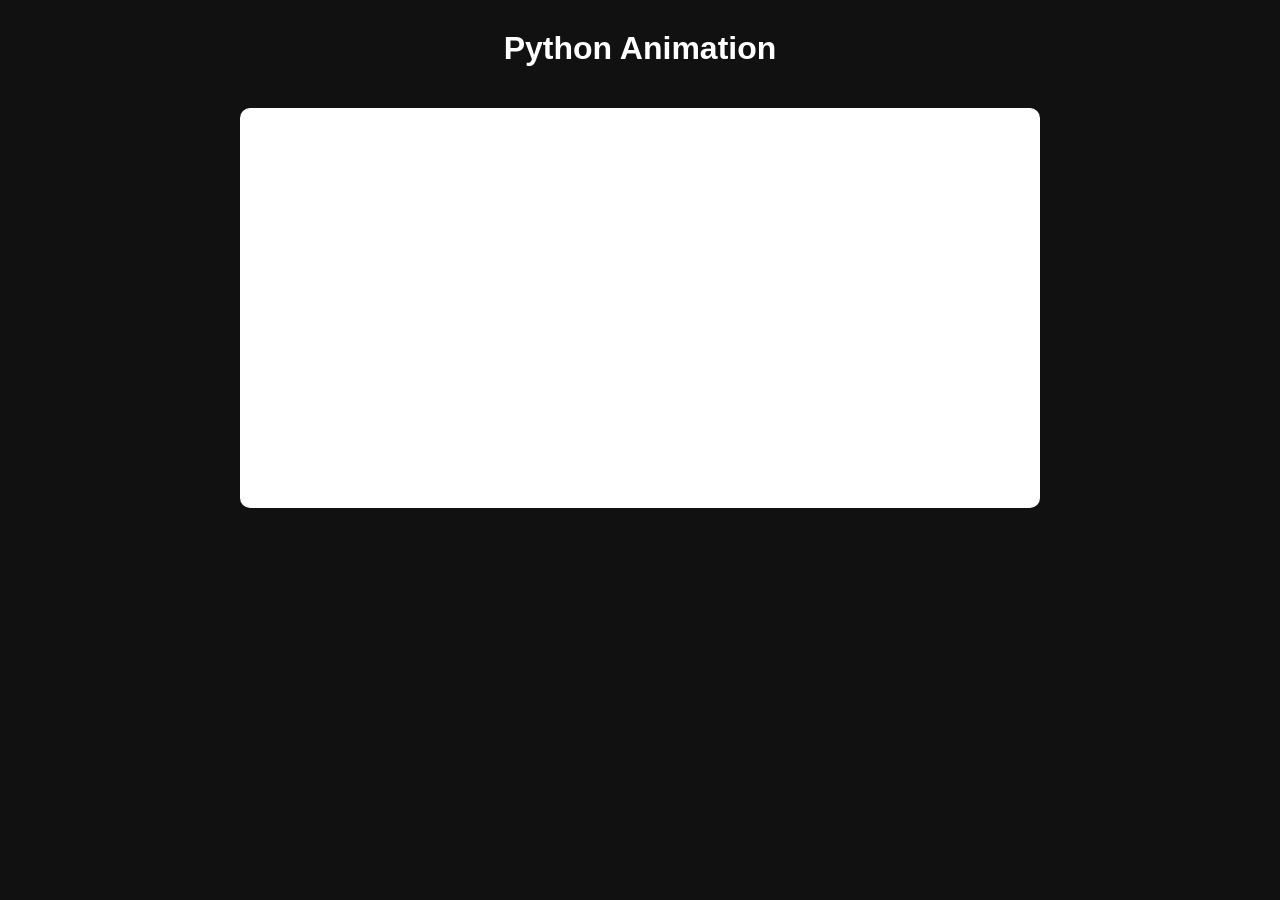
==== index.html @ 11fde89e "Add initial HTML structure for Python Animation" ====
<!DOCTYPE html>
<html lang="en">

<head>
    <meta charset="UTF-8">

    <title>Python Animation</title>

    <link
        rel="stylesheet"
        href="https://pyscript.net/releases/2026.7.3/core.css"
    >

    <script
        type="module"
        src="https://pyscript.net/releases/2026.7.3/core.js">
    </script>

    <style>
        body {
            margin: 0;
            background: #111;
            color: white;
            font-family: Arial, sans-serif;
            text-align: center;
        }

        h1 {
            margin-top: 30px;
        }

        canvas {
            margin-top: 20px;
            background: white;
            border-radius: 10px;
        }
    </style>
</head>

<body>

    <h1>Python Animation</h1>

    <canvas
        id="canvas"
        width="800"
        height="400">
    </canvas>

    <script
        type="py"
        src="./main.py">
    </script>

</body>

</html>
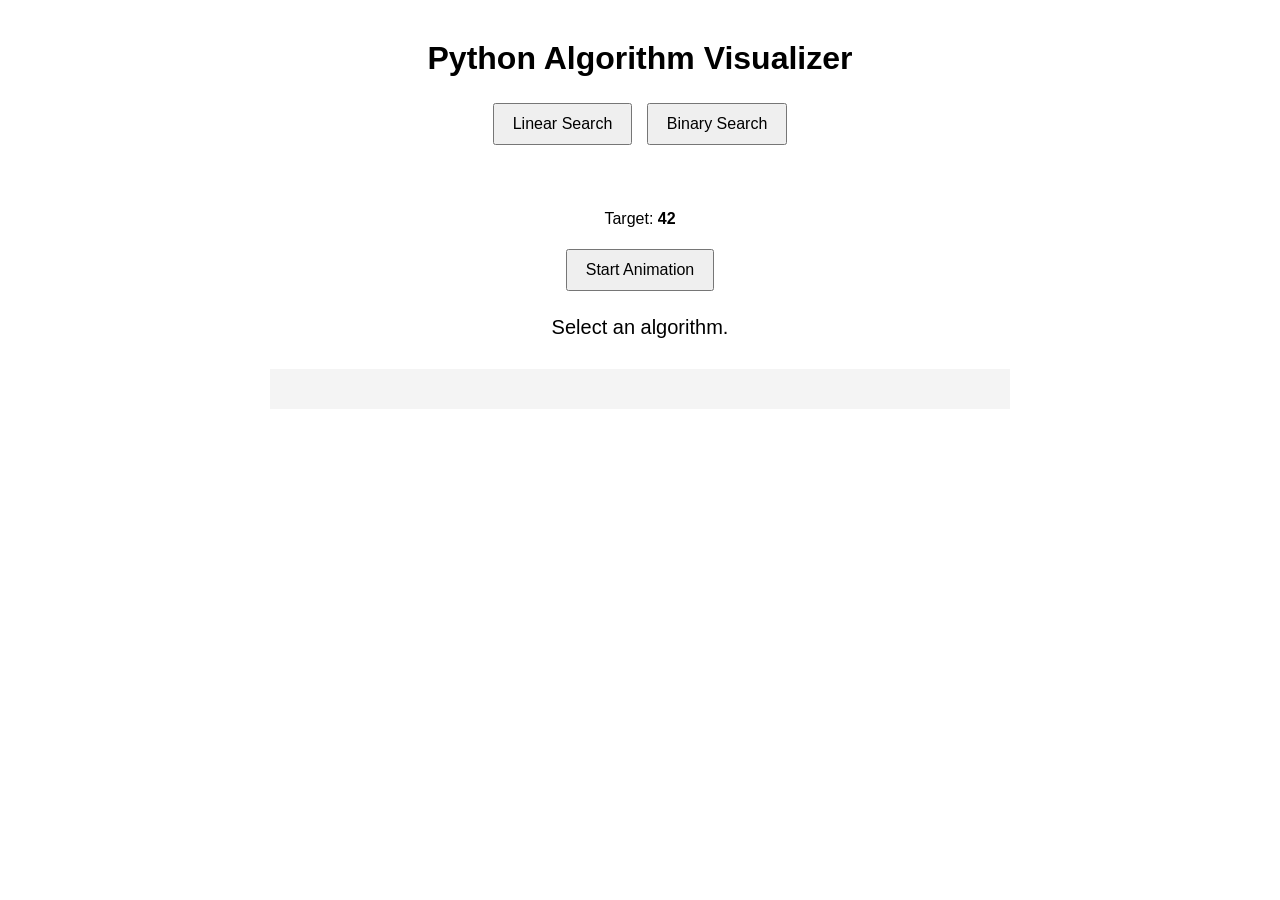
==== commit 873ec866: "Add search algorithm visualization" ====
--- a/index.html
+++ b/index.html
@@ -4,7 +4,7 @@
 <head>
     <meta charset="UTF-8">
 
-    <title>Python Animation</title>
+    <title>Python Algorithm Visualizer</title>
 
     <link
         rel="stylesheet"
@@ -18,34 +18,80 @@
 
     <style>
         body {
-            margin: 0;
-            background: #111;
-            color: white;
             font-family: Arial, sans-serif;
             text-align: center;
+            margin: 40px;
         }
 
-        h1 {
-            margin-top: 30px;
+        button {
+            padding: 10px 18px;
+            margin: 5px;
+            cursor: pointer;
+            font-size: 16px;
         }
 
-        canvas {
-            margin-top: 20px;
-            background: white;
-            border-radius: 10px;
+        #array {
+            display: flex;
+            justify-content: center;
+            gap: 8px;
+            margin: 30px;
+        }
+
+        .box {
+            width: 55px;
+            height: 55px;
+            border: 2px solid black;
+            display: flex;
+            align-items: center;
+            justify-content: center;
+            font-size: 20px;
+        }
+
+        #status {
+            font-size: 20px;
+            margin: 20px;
+        }
+
+        #code {
+            width: 700px;
+            margin: 30px auto;
+            padding: 20px;
+            background: #f4f4f4;
+            text-align: left;
+            white-space: pre;
+            font-family: monospace;
         }
     </style>
 </head>
 
 <body>
 
-    <h1>Python Animation</h1>
+    <h1>Python Algorithm Visualizer</h1>
 
-    <canvas
-        id="canvas"
-        width="800"
-        height="400">
-    </canvas>
+    <button id="linear-button">
+        Linear Search
+    </button>
+
+    <button id="binary-button">
+        Binary Search
+    </button>
+
+    <div id="array"></div>
+
+    <p>
+        Target:
+        <strong id="target">42</strong>
+    </p>
+
+    <button id="start-button">
+        Start Animation
+    </button>
+
+    <div id="status">
+        Select an algorithm.
+    </div>
+
+    <div id="code"></div>
 
     <script
         type="py"
@@ -54,4 +100,4 @@
 
 </body>
 
-</html>
+</html>
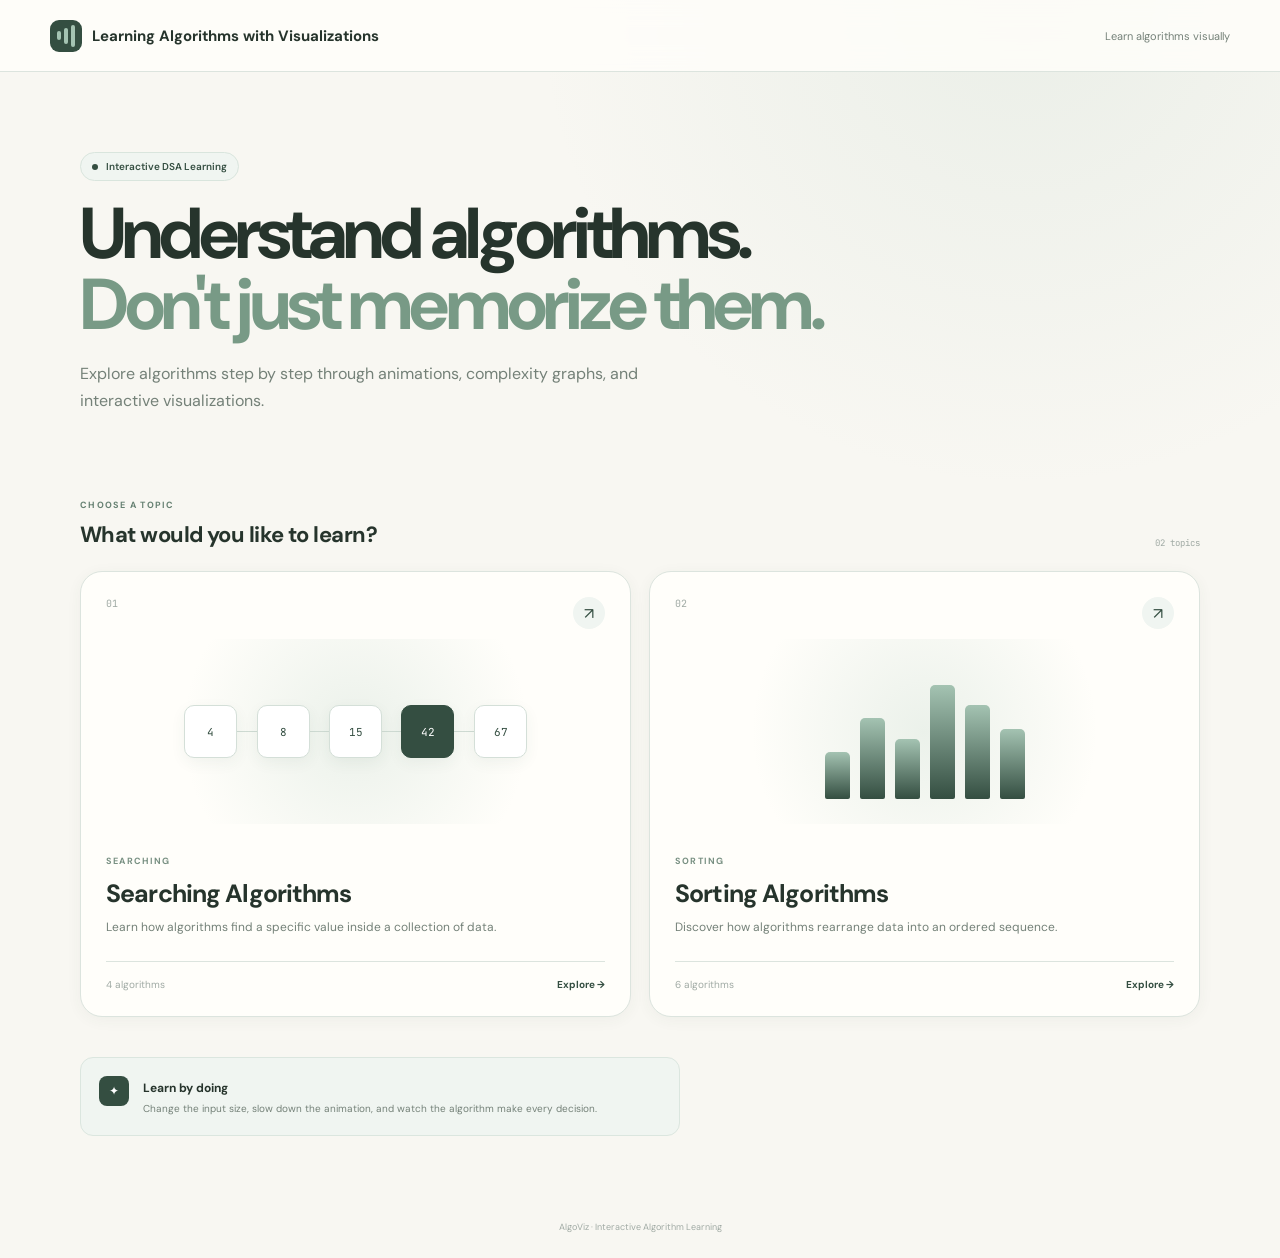
==== commit 125d779d: "Add search algorithm visualization" ====
--- a/index.html
+++ b/index.html
@@ -1,103 +1,253 @@
 <!DOCTYPE html>
 <html lang="en">
-
 <head>
     <meta charset="UTF-8">
-
-    <title>Python Algorithm Visualizer</title>
+    <meta name="viewport" content="width=device-width, initial-scale=1.0">
+
+    <title>Learning Algorithms with Visualizations</title>
+
+    <link rel="stylesheet" href="./style.css">
 
     <link
+        rel="preconnect"
+        href="https://fonts.googleapis.com"
+    >
+
+    <link
+        rel="preconnect"
+        href="https://fonts.gstatic.com"
+        crossorigin
+    >
+
+    <link
+        href="https://fonts.googleapis.com/css2?family=DM+Sans:wght@400;500;600;700&family=JetBrains+Mono:wght@400;500&display=swap"
         rel="stylesheet"
-        href="https://pyscript.net/releases/2026.7.3/core.css"
     >
-
-    <script
-        type="module"
-        src="https://pyscript.net/releases/2026.7.3/core.js">
-    </script>
-
-    <style>
-        body {
-            font-family: Arial, sans-serif;
-            text-align: center;
-            margin: 40px;
-        }
-
-        button {
-            padding: 10px 18px;
-            margin: 5px;
-            cursor: pointer;
-            font-size: 16px;
-        }
-
-        #array {
-            display: flex;
-            justify-content: center;
-            gap: 8px;
-            margin: 30px;
-        }
-
-        .box {
-            width: 55px;
-            height: 55px;
-            border: 2px solid black;
-            display: flex;
-            align-items: center;
-            justify-content: center;
-            font-size: 20px;
-        }
-
-        #status {
-            font-size: 20px;
-            margin: 20px;
-        }
-
-        #code {
-            width: 700px;
-            margin: 30px auto;
-            padding: 20px;
-            background: #f4f4f4;
-            text-align: left;
-            white-space: pre;
-            font-family: monospace;
-        }
-    </style>
 </head>
 
 <body>
 
-    <h1>Python Algorithm Visualizer</h1>
-
-    <button id="linear-button">
-        Linear Search
-    </button>
-
-    <button id="binary-button">
-        Binary Search
-    </button>
-
-    <div id="array"></div>
-
-    <p>
-        Target:
-        <strong id="target">42</strong>
-    </p>
-
-    <button id="start-button">
-        Start Animation
-    </button>
-
-    <div id="status">
-        Select an algorithm.
-    </div>
-
-    <div id="code"></div>
-
-    <script
-        type="py"
-        src="./main.py">
-    </script>
+    <nav class="navbar">
+
+        <a href="index.html" class="logo">
+            <span class="logo-mark">
+                <i></i>
+                <i></i>
+                <i></i>
+            </span>
+
+            <span>Learning Algorithms with Visualizations</span>
+        </a>
+
+        <span class="nav-caption">
+            Learn algorithms visually
+        </span>
+
+    </nav>
+
+
+    <main class="home-container">
+
+        <section class="hero-section">
+
+            <div class="hero-badge">
+                <span></span>
+                Interactive DSA Learning
+            </div>
+
+            <h1>
+                Understand algorithms.<br>
+                <em>Don't just memorize them.</em>
+            </h1>
+
+            <p>
+                Explore algorithms step by step through animations,
+                complexity graphs, and interactive visualizations.
+            </p>
+
+        </section>
+
+
+        <section class="topic-section">
+
+            <div class="section-heading">
+
+                <div>
+                    <span class="eyebrow">CHOOSE A TOPIC</span>
+
+                    <h2>
+                        What would you like to learn?
+                    </h2>
+                </div>
+
+                <span class="topic-count">
+                    02 topics
+                </span>
+
+            </div>
+
+
+            <div class="topic-grid">
+
+
+                <!-- SEARCHING -->
+
+                <a
+                    href="searching.html"
+                    class="topic-card searching-card"
+                >
+
+                    <div class="topic-card-top">
+
+                        <span class="topic-number">
+                            01
+                        </span>
+
+                        <span class="topic-arrow">
+                            ↗
+                        </span>
+
+                    </div>
+
+
+                    <div class="topic-illustration searching-illustration">
+
+                        <span class="search-bar"></span>
+
+                        <span class="search-box box-one">4</span>
+                        <span class="search-box box-two">8</span>
+                        <span class="search-box box-three">15</span>
+                        <span class="search-box box-four">42</span>
+                        <span class="search-box box-five">67</span>
+
+                    </div>
+
+
+                    <div class="topic-content">
+
+                        <span class="topic-label">
+                            SEARCHING
+                        </span>
+
+                        <h3>
+                            Searching Algorithms
+                        </h3>
+
+                        <p>
+                            Learn how algorithms find a specific
+                            value inside a collection of data.
+                        </p>
+
+                        <div class="topic-footer">
+
+                            <span>
+                                4 algorithms
+                            </span>
+
+                            <strong>
+                                Explore →
+                            </strong>
+
+                        </div>
+
+                    </div>
+
+                </a>
+
+
+                <!-- SORTING -->
+
+                <a
+                    href="sorting.html"
+                    class="topic-card sorting-card"
+                >
+
+                    <div class="topic-card-top">
+
+                        <span class="topic-number">
+                            02
+                        </span>
+
+                        <span class="topic-arrow">
+                            ↗
+                        </span>
+
+                    </div>
+
+
+                    <div class="topic-illustration sorting-illustration">
+
+                        <span style="height: 35%"></span>
+                        <span style="height: 60%"></span>
+                        <span style="height: 45%"></span>
+                        <span style="height: 85%"></span>
+                        <span style="height: 70%"></span>
+                        <span style="height: 52%"></span>
+
+                    </div>
+
+
+                    <div class="topic-content">
+
+                        <span class="topic-label">
+                            SORTING
+                        </span>
+
+                        <h3>
+                            Sorting Algorithms
+                        </h3>
+
+                        <p>
+                            Discover how algorithms rearrange data
+                            into an ordered sequence.
+                        </p>
+
+                        <div class="topic-footer">
+
+                            <span>
+                                6 algorithms
+                            </span>
+
+                            <strong>
+                                Explore →
+                            </strong>
+
+                        </div>
+
+                    </div>
+
+                </a>
+
+            </div>
+
+        </section>
+
+
+        <section class="learning-note">
+
+            <div class="note-icon">
+                ✦
+            </div>
+
+            <div>
+                <strong>
+                    Learn by doing
+                </strong>
+
+                <p>
+                    Change the input size, slow down the animation,
+                    and watch the algorithm make every decision.
+                </p>
+            </div>
+
+        </section>
+
+    </main>
+
+
+    <footer>
+        AlgoViz · Interactive Algorithm Learning
+    </footer>
 
 </body>
-
 </html>
--- a/style.css
+++ b/style.css
@@ -0,0 +1,2149 @@
+:root {
+    --sage: #a4c3b2;
+    --sage-dark: #344e41;
+    --sage-deep: #263c31;
+    --sage-light: #e7efe9;
+    --sage-pale: #f0f5f1;
+
+    --cream: #f8f7f2;
+    --paper: #fffefa;
+
+    --text: #26342c;
+    --muted: #748178;
+    --light-muted: #a0aaa4;
+
+    --border: #dce4de;
+
+    --yellow: #dcae5d;
+    --yellow-bg: #fff8e9;
+
+    --green: #5c9272;
+    --green-bg: #edf7f0;
+
+    --red: #b85c55;
+
+    --shadow:
+        0 10px 35px rgba(52, 78, 65, .07);
+
+    --shadow-small:
+        0 3px 15px rgba(52, 78, 65, .05);
+}
+
+
+* {
+    box-sizing: border-box;
+}
+
+
+html {
+    scroll-behavior: smooth;
+}
+
+
+body {
+    margin: 0;
+
+    background:
+        radial-gradient(
+            circle at 80% 0%,
+            rgba(164, 195, 178, .16),
+            transparent 30%
+        ),
+        var(--cream);
+
+    color: var(--text);
+
+    font-family:
+        "DM Sans",
+        -apple-system,
+        BlinkMacSystemFont,
+        "Segoe UI",
+        sans-serif;
+
+    -webkit-font-smoothing: antialiased;
+}
+
+
+a {
+    color: inherit;
+    text-decoration: none;
+}
+
+
+button,
+input {
+    font: inherit;
+}
+
+
+/* =========================================================
+   NAVBAR
+========================================================= */
+
+.navbar {
+    height: 72px;
+
+    display: flex;
+    align-items: center;
+    justify-content: space-between;
+
+    padding: 0 max(28px, calc((100vw - 1180px) / 2));
+
+    background: rgba(255, 254, 250, .82);
+
+    border-bottom: 1px solid var(--border);
+
+    backdrop-filter: blur(15px);
+
+    position: sticky;
+    top: 0;
+
+    z-index: 50;
+}
+
+
+.logo {
+    display: flex;
+    align-items: center;
+    gap: 10px;
+
+    font-size: 15px;
+    font-weight: 700;
+}
+
+
+.logo-mark {
+    width: 32px;
+    height: 32px;
+
+    display: flex;
+    align-items: center;
+    justify-content: center;
+
+    gap: 3px;
+
+    background: var(--sage-dark);
+
+    border-radius: 9px;
+}
+
+
+.logo-mark i {
+    display: block;
+
+    width: 4px;
+
+    border-radius: 5px;
+
+    background: var(--sage);
+}
+
+
+.logo-mark i:nth-child(1) {
+    height: 9px;
+}
+
+
+.logo-mark i:nth-child(2) {
+    height: 16px;
+}
+
+
+.logo-mark i:nth-child(3) {
+    height: 22px;
+}
+
+
+.nav-caption,
+.back-link {
+    color: var(--muted);
+
+    font-size: 11px;
+}
+
+
+.back-link {
+    transition:
+        color .2s ease,
+        transform .2s ease;
+}
+
+
+.back-link:hover {
+    color: var(--sage-dark);
+
+    transform: translateX(-2px);
+}
+
+
+/* =========================================================
+   GLOBAL
+========================================================= */
+
+main {
+    width: min(1120px, calc(100% - 40px));
+
+    margin: 0 auto;
+}
+
+
+.eyebrow {
+    display: inline-block;
+
+    color: #668172;
+
+    font-size: 9px;
+    font-weight: 700;
+
+    letter-spacing: .14em;
+}
+
+
+.hero-badge {
+    width: fit-content;
+
+    display: flex;
+    align-items: center;
+    gap: 8px;
+
+    padding: 7px 11px;
+
+    color: var(--sage-dark);
+
+    background: var(--sage-pale);
+
+    border: 1px solid #d9e5dd;
+
+    border-radius: 999px;
+
+    font-size: 10px;
+    font-weight: 600;
+}
+
+
+.hero-badge span {
+    width: 6px;
+    height: 6px;
+
+    border-radius: 50%;
+
+    background: var(--sage-dark);
+
+    animation: breathe 2s ease-in-out infinite;
+}
+
+
+@keyframes breathe {
+
+    0%, 100% {
+        opacity: .45;
+        transform: scale(.9);
+    }
+
+    50% {
+        opacity: 1;
+        transform: scale(1.15);
+    }
+
+}
+
+
+/* =========================================================
+   HOME
+========================================================= */
+
+.home-container {
+    padding-top: 80px;
+    padding-bottom: 60px;
+}
+
+
+.hero-section {
+    max-width: 760px;
+
+    margin-bottom: 78px;
+}
+
+
+.hero-section h1 {
+    margin: 18px 0 20px;
+
+    font-size: clamp(45px, 7vw, 72px);
+
+    line-height: .98;
+
+    letter-spacing: -.055em;
+}
+
+
+.hero-section h1 em,
+.topic-hero h1 em {
+    color: #789a86;
+
+    font-style: normal;
+}
+
+
+.hero-section p {
+    max-width: 590px;
+
+    margin: 0;
+
+    color: var(--muted);
+
+    font-size: 16px;
+
+    line-height: 1.7;
+}
+
+
+.topic-section {
+    margin-bottom: 28px;
+}
+
+
+.section-heading {
+    display: flex;
+    align-items: flex-end;
+    justify-content: space-between;
+
+    margin-bottom: 22px;
+}
+
+
+.section-heading h2 {
+    margin: 7px 0 0;
+
+    font-size: 22px;
+
+    letter-spacing: -.025em;
+}
+
+
+.topic-count {
+    color: var(--light-muted);
+
+    font-family: "JetBrains Mono", monospace;
+
+    font-size: 9px;
+}
+
+
+.topic-grid {
+    display: grid;
+
+    grid-template-columns: repeat(2, 1fr);
+
+    gap: 18px;
+}
+
+
+.topic-card {
+    min-height: 440px;
+
+    position: relative;
+
+    overflow: hidden;
+
+    display: flex;
+    flex-direction: column;
+
+    padding: 25px;
+
+    background: var(--paper);
+
+    border: 1px solid var(--border);
+
+    border-radius: 22px;
+
+    box-shadow: var(--shadow-small);
+
+    transition:
+        transform .4s cubic-bezier(.2,.8,.2,1),
+        box-shadow .4s ease,
+        border-color .4s ease;
+}
+
+
+.topic-card:hover {
+    transform: translateY(-7px);
+
+    border-color: #c5d5ca;
+
+    box-shadow: var(--shadow);
+}
+
+
+.topic-card-top {
+    display: flex;
+    justify-content: space-between;
+}
+
+
+.topic-number {
+    color: var(--light-muted);
+
+    font-family: "JetBrains Mono", monospace;
+
+    font-size: 10px;
+}
+
+
+.topic-arrow {
+    width: 32px;
+    height: 32px;
+
+    display: flex;
+    align-items: center;
+    justify-content: center;
+
+    color: var(--sage-dark);
+
+    background: var(--sage-pale);
+
+    border-radius: 50%;
+
+    transition:
+        transform .35s ease,
+        background .35s ease;
+}
+
+
+.topic-card:hover .topic-arrow {
+    transform: rotate(45deg);
+
+    background: var(--sage);
+}
+
+
+.topic-illustration {
+    height: 185px;
+
+    display: flex;
+    align-items: center;
+    justify-content: center;
+
+    position: relative;
+
+    margin: 10px 0 24px;
+
+    background:
+        radial-gradient(
+            circle,
+            rgba(164,195,178,.22),
+            transparent 65%
+        );
+
+    border-radius: 15px;
+}
+
+
+/* SEARCH ILLUSTRATION */
+
+.search-box {
+    width: 53px;
+    height: 53px;
+
+    display: flex;
+    align-items: center;
+    justify-content: center;
+
+    position: absolute;
+
+    color: var(--sage-dark);
+
+    background: white;
+
+    border: 1px solid #d4dfd8;
+
+    border-radius: 10px;
+
+    font-family: "JetBrains Mono", monospace;
+
+    font-size: 11px;
+
+    box-shadow:
+        0 5px 15px rgba(52,78,65,.06);
+
+    animation: floating 3.5s ease-in-out infinite;
+}
+
+
+.box-one {
+    transform: translateX(-145px);
+}
+
+
+.box-two {
+    transform: translateX(-72px);
+    animation-delay: -.6s;
+}
+
+
+.box-three {
+    transform: translateX(0);
+    animation-delay: -1.2s;
+}
+
+
+.box-four {
+    transform: translateX(72px);
+
+    background: var(--sage-dark);
+
+    color: white;
+
+    border-color: var(--sage-dark);
+
+    animation-delay: -1.8s;
+}
+
+
+.box-five {
+    transform: translateX(145px);
+    animation-delay: -2.4s;
+}
+
+
+.search-bar {
+    position: absolute;
+
+    width: 330px;
+    height: 1px;
+
+    background: #cfdbd3;
+}
+
+
+@keyframes floating {
+
+    0%, 100% {
+        margin-top: 0;
+    }
+
+    50% {
+        margin-top: -8px;
+    }
+
+}
+
+
+/* SORT ILLUSTRATION */
+
+.sorting-illustration {
+    align-items: flex-end;
+
+    gap: 10px;
+
+    padding: 25px 60px;
+}
+
+
+.sorting-illustration span {
+    width: 25px;
+
+    display: block;
+
+    background:
+        linear-gradient(
+            to top,
+            var(--sage-dark),
+            var(--sage)
+        );
+
+    border-radius: 5px 5px 2px 2px;
+
+    transform-origin: bottom;
+
+    animation: barDance 2.8s ease-in-out infinite;
+}
+
+
+.sorting-illustration span:nth-child(2) {
+    animation-delay: -.3s;
+}
+
+
+.sorting-illustration span:nth-child(3) {
+    animation-delay: -.6s;
+}
+
+
+.sorting-illustration span:nth-child(4) {
+    animation-delay: -.9s;
+}
+
+
+.sorting-illustration span:nth-child(5) {
+    animation-delay: -1.2s;
+}
+
+
+.sorting-illustration span:nth-child(6) {
+    animation-delay: -1.5s;
+}
+
+
+@keyframes barDance {
+
+    0%, 100% {
+        transform: scaleY(1);
+        opacity: .75;
+    }
+
+    50% {
+        transform: scaleY(.9);
+        opacity: 1;
+    }
+
+}
+
+
+.topic-content {
+    margin-top: auto;
+}
+
+
+.topic-label {
+    color: #789082;
+
+    font-size: 9px;
+    font-weight: 700;
+
+    letter-spacing: .13em;
+}
+
+
+.topic-content h3 {
+    margin: 8px 0;
+
+    font-size: 25px;
+
+    letter-spacing: -.035em;
+}
+
+
+.topic-content p {
+    max-width: 450px;
+
+    margin: 0;
+
+    color: var(--muted);
+
+    font-size: 12px;
+
+    line-height: 1.6;
+}
+
+
+.topic-footer {
+    display: flex;
+    align-items: center;
+    justify-content: space-between;
+
+    margin-top: 23px;
+    padding-top: 16px;
+
+    border-top: 1px solid var(--border);
+
+    color: var(--light-muted);
+
+    font-size: 10px;
+}
+
+
+.topic-footer strong {
+    color: var(--sage-dark);
+
+    font-size: 10px;
+}
+
+
+.learning-note {
+    display: flex;
+    align-items: flex-start;
+
+    gap: 14px;
+
+    max-width: 600px;
+
+    margin-top: 40px;
+    padding: 18px;
+
+    background: var(--sage-pale);
+
+    border: 1px solid #dbe6df;
+
+    border-radius: 13px;
+}
+
+
+.note-icon {
+    width: 30px;
+    height: 30px;
+
+    display: flex;
+    align-items: center;
+    justify-content: center;
+
+    flex-shrink: 0;
+
+    color: white;
+
+    background: var(--sage-dark);
+
+    border-radius: 8px;
+
+    font-size: 12px;
+}
+
+
+.learning-note strong {
+    font-size: 12px;
+}
+
+
+.learning-note p {
+    margin: 4px 0 0;
+
+    color: var(--muted);
+
+    font-size: 10px;
+
+    line-height: 1.6;
+}
+
+
+/* =========================================================
+   TOPIC PAGES
+========================================================= */
+
+.topic-page {
+    padding-top: 48px;
+    padding-bottom: 70px;
+}
+
+
+.breadcrumb,
+.visualizer-breadcrumb {
+    margin-bottom: 45px;
+
+    color: var(--light-muted);
+
+    font-size: 10px;
+}
+
+
+.topic-hero {
+    max-width: 700px;
+
+    margin-bottom: 65px;
+}
+
+
+.topic-hero h1 {
+    margin: 15px 0;
+
+    font-size: clamp(45px, 7vw, 68px);
+
+    line-height: .98;
+
+    letter-spacing: -.055em;
+}
+
+
+.topic-hero p {
+    max-width: 600px;
+
+    margin: 0;
+
+    color: var(--muted);
+
+    font-size: 14px;
+
+    line-height: 1.75;
+}
+
+
+/* =========================================================
+   ALGORITHM CARDS
+========================================================= */
+
+.algorithm-grid {
+    display: grid;
+
+    grid-template-columns:
+        repeat(3, 1fr);
+
+    gap: 13px;
+}
+
+
+.algorithm-card {
+    min-height: 285px;
+
+    display: flex;
+    flex-direction: column;
+
+    padding: 21px;
+
+    background: var(--paper);
+
+    border: 1px solid var(--border);
+
+    border-radius: 16px;
+
+    box-shadow: var(--shadow-small);
+
+    transition:
+        transform .3s ease,
+        border-color .3s ease,
+        box-shadow .3s ease;
+}
+
+
+.algorithm-card:hover {
+    transform: translateY(-5px);
+
+    border-color: #c1d3c7;
+
+    box-shadow: var(--shadow);
+}
+
+
+.algorithm-card-header {
+    display: flex;
+    justify-content: space-between;
+}
+
+
+.algorithm-index {
+    color: var(--light-muted);
+
+    font-family: "JetBrains Mono", monospace;
+
+    font-size: 9px;
+}
+
+
+.algorithm-arrow {
+    color: var(--sage-dark);
+
+    font-size: 17px;
+
+    transition: transform .3s ease;
+}
+
+
+.algorithm-card:hover .algorithm-arrow {
+    transform: translate(2px, -2px);
+}
+
+
+.algorithm-symbol {
+    width: 47px;
+    height: 47px;
+
+    display: flex;
+    align-items: center;
+    justify-content: center;
+
+    margin: 25px 0 18px;
+
+    color: var(--sage-dark);
+
+    background: var(--sage-pale);
+
+    border-radius: 11px;
+
+    font-family: "JetBrains Mono", monospace;
+
+    font-size: 14px;
+}
+
+
+.algorithm-card h3 {
+    margin: 0 0 7px;
+
+    font-size: 17px;
+
+    letter-spacing: -.025em;
+}
+
+
+.algorithm-card p {
+    margin: 0;
+
+    color: var(--muted);
+
+    font-size: 10px;
+
+    line-height: 1.65;
+}
+
+
+.complexity-row {
+    display: flex;
+    justify-content: space-between;
+    align-items: center;
+
+    margin-top: auto;
+    padding-top: 18px;
+
+    border-top: 1px solid var(--border);
+
+    color: var(--light-muted);
+
+    font-size: 9px;
+}
+
+
+.complexity-row code {
+    color: var(--sage-dark);
+
+    font-family: "JetBrains Mono", monospace;
+
+    font-size: 10px;
+}
+
+
+/* =========================================================
+   VISUALIZER
+========================================================= */
+
+.visualizer-page {
+    padding-top: 30px;
+    padding-bottom: 80px;
+}
+
+
+.visualizer-breadcrumb {
+    display: flex;
+    gap: 8px;
+
+    margin-bottom: 35px;
+}
+
+
+.visualizer-breadcrumb strong {
+    color: var(--sage-dark);
+}
+
+
+.visualizer-heading {
+    display: flex;
+    align-items: flex-end;
+    justify-content: space-between;
+
+    gap: 40px;
+
+    margin-bottom: 35px;
+}
+
+
+.visualizer-heading h1 {
+    margin: 9px 0 10px;
+
+    font-size: 48px;
+
+    letter-spacing: -.05em;
+}
+
+
+.visualizer-heading p {
+    max-width: 570px;
+
+    margin: 0;
+
+    color: var(--muted);
+
+    font-size: 12px;
+
+    line-height: 1.65;
+}
+
+
+.complexity-display {
+    min-width: 125px;
+
+    padding: 13px;
+
+    background: var(--sage-pale);
+
+    border: 1px solid #d9e5dd;
+
+    border-radius: 11px;
+
+    text-align: right;
+}
+
+
+.complexity-display span {
+    display: block;
+
+    color: var(--muted);
+
+    font-size: 7px;
+    font-weight: 700;
+
+    letter-spacing: .1em;
+}
+
+
+.complexity-display strong {
+    display: block;
+
+    margin-top: 5px;
+
+    color: var(--sage-dark);
+
+    font-family: "JetBrains Mono", monospace;
+
+    font-size: 18px;
+}
+
+
+/* =========================================================
+   CONTROLS
+========================================================= */
+
+.visualizer-controls {
+    display: grid;
+
+    grid-template-columns:
+        1fr
+        1fr
+        130px
+        auto;
+
+    gap: 20px;
+
+    align-items: end;
+
+    padding: 20px;
+
+    margin-bottom: 15px;
+
+    background: var(--paper);
+
+    border: 1px solid var(--border);
+
+    border-radius: 15px;
+
+    box-shadow: var(--shadow-small);
+}
+
+
+.control-group label,
+.target-group label {
+    display: flex;
+    justify-content: space-between;
+
+    margin-bottom: 10px;
+
+    color: var(--muted);
+
+    font-size: 9px;
+    font-weight: 600;
+}
+
+
+output {
+    color: var(--sage-dark);
+
+    font-family: "JetBrains Mono", monospace;
+
+    font-size: 9px;
+}
+
+
+input[type="range"] {
+    width: 100%;
+
+    height: 4px;
+
+    appearance: none;
+
+    background:
+        linear-gradient(
+            to right,
+            var(--sage-dark) 0%,
+            var(--sage-dark) var(--progress, 30%),
+            #e3e8e4 var(--progress, 30%),
+            #e3e8e4 100%
+        );
+
+    border-radius: 99px;
+
+    cursor: pointer;
+}
+
+
+input[type="range"]::-webkit-slider-thumb {
+    appearance: none;
+
+    width: 15px;
+    height: 15px;
+
+    background: white;
+
+    border: 2px solid var(--sage-dark);
+
+    border-radius: 50%;
+
+    box-shadow: 0 2px 5px rgba(52,78,65,.15);
+
+    transition: transform .2s ease;
+}
+
+
+input[type="range"]::-webkit-slider-thumb:hover {
+    transform: scale(1.15);
+}
+
+
+.range-labels {
+    display: flex;
+    justify-content: space-between;
+
+    margin-top: 6px;
+
+    color: var(--light-muted);
+
+    font-size: 8px;
+}
+
+
+.target-group input {
+    width: 100%;
+    height: 34px;
+
+    padding: 0 10px;
+
+    background: var(--sage-pale);
+
+    border: 1px solid var(--border);
+
+    border-radius: 8px;
+
+    outline: none;
+
+    color: var(--sage-dark);
+
+    font-family: "JetBrains Mono", monospace;
+
+    font-size: 11px;
+}
+
+
+.target-group input:focus {
+    border-color: var(--sage);
+}
+
+
+.visualizer-actions {
+    display: flex;
+    gap: 7px;
+}
+
+
+.primary-button,
+.secondary-button {
+    height: 35px;
+
+    padding: 0 14px;
+
+    border-radius: 8px;
+
+    cursor: pointer;
+
+    font-size: 10px;
+    font-weight: 600;
+
+    transition:
+        transform .2s ease,
+        box-shadow .2s ease;
+}
+
+
+.primary-button {
+    color: white;
+
+    background: var(--sage-dark);
+
+    box-shadow:
+        0 4px 12px rgba(52,78,65,.15);
+}
+
+
+.primary-button:hover {
+    transform: translateY(-2px);
+
+    box-shadow:
+        0 7px 17px rgba(52,78,65,.2);
+}
+
+
+.primary-button:disabled {
+    opacity: .45;
+    cursor: not-allowed;
+    transform: none;
+}
+
+
+.secondary-button {
+    color: var(--sage-dark);
+
+    background: white;
+
+    border: 1px solid var(--border);
+}
+
+
+.secondary-button:hover {
+    background: var(--sage-pale);
+}
+
+
+/* =========================================================
+   VISUALIZER CARD
+========================================================= */
+
+.visualizer-card,
+.graph-card,
+.code-card {
+    background: var(--paper);
+
+    border: 1px solid var(--border);
+
+    border-radius: 17px;
+
+    box-shadow: var(--shadow-small);
+}
+
+
+.visualizer-card {
+    padding: 25px;
+
+    margin-bottom: 12px;
+}
+
+
+.card-heading {
+    display: flex;
+    align-items: flex-start;
+    justify-content: space-between;
+
+    gap: 20px;
+
+    margin-bottom: 25px;
+}
+
+
+.card-heading h2 {
+    margin: 7px 0 0;
+
+    font-size: 18px;
+
+    letter-spacing: -.025em;
+}
+
+
+.card-heading p {
+    margin: 7px 0 0;
+
+    color: var(--muted);
+
+    font-size: 10px;
+}
+
+
+.target-chip {
+    padding: 8px 10px;
+
+    color: var(--muted);
+
+    background: var(--sage-pale);
+
+    border: 1px solid var(--border);
+
+    border-radius: 8px;
+
+    font-size: 9px;
+}
+
+
+.target-chip strong {
+    color: var(--sage-dark);
+
+    font-family: "JetBrains Mono", monospace;
+}
+
+
+.array-container {
+    min-height: 150px;
+
+    display: flex;
+    align-items: center;
+
+    padding: 20px;
+
+    overflow: hidden;
+
+    background:
+        linear-gradient(
+            135deg,
+            #f7faf8,
+            #f1f5f2
+        );
+
+    border: 1px solid #e0e7e2;
+
+    border-radius: 12px;
+}
+
+
+.array {
+    width: 100%;
+
+    display: flex;
+    align-items: center;
+
+    gap: 6px;
+
+    overflow-x: auto;
+
+    padding: 8px 3px 14px;
+}
+
+
+.array::-webkit-scrollbar {
+    height: 4px;
+}
+
+
+.array::-webkit-scrollbar-thumb {
+    background: #cad6ce;
+
+    border-radius: 10px;
+}
+
+
+.array-box {
+    min-width: 50px;
+    height: 55px;
+
+    display: flex;
+    align-items: center;
+    justify-content: center;
+
+    flex-shrink: 0;
+
+    position: relative;
+
+    background: white;
+
+    border: 1px solid #d6dfd9;
+
+    border-radius: 9px;
+
+    color: var(--sage-dark);
+
+    font-family: "JetBrains Mono", monospace;
+
+    font-size: 10px;
+
+    box-shadow:
+        0 2px 5px rgba(52,78,65,.04);
+
+    transition:
+        background .25s ease,
+        border-color .25s ease,
+        transform .3s ease,
+        opacity .25s ease;
+}
+
+
+.array-box::after {
+    content: attr(data-index);
+
+    position: absolute;
+
+    left: 50%;
+    bottom: -16px;
+
+    transform: translateX(-50%);
+
+    color: #a4aea8;
+
+    font-size: 7px;
+}
+
+
+.array-box.active {
+    background: var(--yellow-bg);
+
+    border-color: var(--yellow);
+
+    color: #936f27;
+
+    transform: translateY(-7px);
+
+    box-shadow:
+        0 8px 18px rgba(220,174,93,.16);
+
+    animation: selected .65s ease infinite alternate;
+}
+
+
+@keyframes selected {
+
+    from {
+        transform: translateY(-5px);
+    }
+
+    to {
+        transform: translateY(-9px);
+    }
+
+}
+
+
+.array-box.found {
+    background: var(--green-bg);
+
+    border-color: #76aa8a;
+
+    color: #3d7555;
+
+    transform: translateY(-7px) scale(1.05);
+
+    box-shadow:
+        0 10px 22px rgba(92,146,114,.18);
+}
+
+
+.array-box.eliminated {
+    opacity: .35;
+
+    background: #eef1ef;
+
+    transform: scale(.95);
+}
+
+
+.visualizer-status {
+    min-height: 42px;
+
+    display: flex;
+    align-items: center;
+    justify-content: center;
+
+    margin-top: 16px;
+
+    padding: 10px;
+
+    color: var(--muted);
+
+    background: #f8f9f7;
+
+    border: 1px solid var(--border);
+
+    border-radius: 8px;
+
+    font-size: 10px;
+
+    transition:
+        color .25s ease,
+        background .25s ease;
+}
+
+
+.visualizer-status.running {
+    color: #8c6d2a;
+
+    background: var(--yellow-bg);
+}
+
+
+.visualizer-status.success {
+    color: #3d7555;
+
+    background: var(--green-bg);
+}
+
+
+.visualizer-status.error {
+    color: var(--red);
+
+    background: #fff2f1;
+}
+
+
+/* =========================================================
+   METRICS
+========================================================= */
+
+.metrics {
+    display: grid;
+
+    grid-template-columns: repeat(4, 1fr);
+
+    gap: 10px;
+
+    margin-bottom: 15px;
+}
+
+
+.metric {
+    padding: 17px;
+
+    background: var(--paper);
+
+    border: 1px solid var(--border);
+
+    border-radius: 12px;
+}
+
+
+.metric span {
+    display: block;
+
+    color: var(--light-muted);
+
+    font-size: 8px;
+    font-weight: 700;
+
+    text-transform: uppercase;
+    letter-spacing: .08em;
+}
+
+
+.metric strong {
+    display: block;
+
+    margin-top: 7px;
+
+    color: var(--sage-dark);
+
+    font-family: "JetBrains Mono", monospace;
+
+    font-size: 19px;
+    font-weight: 500;
+}
+
+
+/* =========================================================
+   GRAPH
+========================================================= */
+
+.graph-card {
+    padding: 25px;
+
+    margin-bottom: 15px;
+}
+
+
+.graph-legend {
+    display: flex;
+    gap: 15px;
+
+    color: var(--muted);
+
+    font-size: 9px;
+}
+
+
+.graph-legend span {
+    display: flex;
+    align-items: center;
+
+    gap: 6px;
+}
+
+
+.graph-legend i {
+    width: 7px;
+    height: 7px;
+
+    display: block;
+
+    border-radius: 50%;
+}
+
+
+.legend-linear {
+    background: var(--sage-dark);
+}
+
+
+.legend-log {
+    background: var(--green);
+}
+
+
+.graph-wrapper {
+    height: 320px;
+
+    margin-top: 10px;
+}
+
+
+#complexity-chart {
+    width: 100%;
+    height: 100%;
+
+    overflow: visible;
+}
+
+
+.graph-grid-line {
+    stroke: #e8ede9;
+
+    stroke-width: 1;
+}
+
+
+.graph-label {
+    fill: #9ca7a0;
+
+    font-family: "JetBrains Mono", monospace;
+
+    font-size: 9px;
+}
+
+
+#linear-path,
+#log-path {
+    fill: none;
+
+    stroke-linecap: round;
+    stroke-linejoin: round;
+}
+
+
+#linear-path {
+    stroke: var(--sage-dark);
+
+    stroke-width: 3;
+}
+
+
+#log-path {
+    stroke: var(--green);
+
+    stroke-width: 2;
+
+    stroke-dasharray: 7 6;
+}
+
+
+#graph-marker {
+    stroke: #bac6be;
+
+    stroke-width: 1;
+
+    stroke-dasharray: 4 5;
+}
+
+
+#linear-point,
+#log-point {
+    fill: white;
+
+    stroke-width: 3;
+}
+
+
+#linear-point {
+    stroke: var(--sage-dark);
+}
+
+
+#log-point {
+    stroke: var(--green);
+}
+
+
+/* =========================================================
+   LESSON
+========================================================= */
+
+.lesson-grid {
+    display: grid;
+
+    grid-template-columns: 1fr 1fr;
+
+    gap: 12px;
+
+    margin-bottom: 15px;
+}
+
+
+.lesson-card {
+    display: flex;
+    gap: 16px;
+
+    padding: 20px;
+
+    background: var(--sage-pale);
+
+    border: 1px solid #dce8df;
+
+    border-radius: 14px;
+}
+
+
+.lesson-number {
+    width: 31px;
+    height: 31px;
+
+    display: flex;
+    align-items: center;
+    justify-content: center;
+
+    flex-shrink: 0;
+
+    color: white;
+
+    background: var(--sage-dark);
+
+    border-radius: 8px;
+
+    font-family: "JetBrains Mono", monospace;
+
+    font-size: 8px;
+}
+
+
+.lesson-card h3 {
+    margin: 7px 0;
+
+    font-size: 14px;
+}
+
+
+.lesson-card p {
+    margin: 0;
+
+    color: var(--muted);
+
+    font-size: 10px;
+
+    line-height: 1.6;
+}
+
+
+/* =========================================================
+   CODE
+========================================================= */
+
+.code-card {
+    overflow: hidden;
+
+    color: #dce7df;
+
+    background: #26372e;
+
+    border-color: #26372e;
+}
+
+
+.code-heading {
+    display: flex;
+    justify-content: space-between;
+    align-items: center;
+
+    padding: 17px 20px;
+
+    background: #30443a;
+
+    border-bottom: 1px solid rgba(255,255,255,.07);
+}
+
+
+.code-heading .eyebrow {
+    color: var(--sage);
+}
+
+
+.code-heading h2 {
+    margin: 5px 0 0;
+
+    color: white;
+
+    font-size: 15px;
+}
+
+
+.code-heading > span {
+    color: #91a89b;
+
+    font-family: "JetBrains Mono", monospace;
+
+    font-size: 9px;
+}
+
+
+#code {
+    margin: 0;
+
+    padding: 23px;
+
+    overflow-x: auto;
+
+    color: #d7e2db;
+
+    font-family: "JetBrains Mono", monospace;
+
+    font-size: 10px;
+
+    line-height: 1.8;
+
+    white-space: pre;
+}
+
+
+/* =========================================================
+   FOOTER
+========================================================= */
+
+footer {
+    padding: 25px;
+
+    color: var(--light-muted);
+
+    text-align: center;
+
+    font-size: 9px;
+}
+
+
+/* =========================================================
+   RESPONSIVE
+========================================================= */
+
+@media (max-width: 900px) {
+
+    .algorithm-grid {
+        grid-template-columns: repeat(2, 1fr);
+    }
+
+
+    .visualizer-controls {
+        grid-template-columns: 1fr 1fr;
+    }
+
+
+    .target-group {
+        grid-column: 1 / 2;
+    }
+
+
+    .visualizer-actions {
+        grid-column: 2 / 3;
+    }
+
+}
+
+
+@media (max-width: 680px) {
+
+    .navbar {
+        padding: 0 18px;
+    }
+
+
+    .nav-caption {
+        display: none;
+    }
+
+
+    main {
+        width: min(100% - 24px, 1120px);
+    }
+
+
+    .home-container {
+        padding-top: 55px;
+    }
+
+
+    .hero-section {
+        margin-bottom: 55px;
+    }
+
+
+    .hero-section h1 {
+        font-size: 45px;
+    }
+
+
+    .topic-grid,
+    .algorithm-grid {
+        grid-template-columns: 1fr;
+    }
+
+
+    .topic-card {
+        min-height: 390px;
+    }
+
+
+    .topic-hero h1 {
+        font-size: 46px;
+    }
+
+
+    .visualizer-heading {
+        flex-direction: column;
+        align-items: flex-start;
+    }
+
+
+    .visualizer-heading h1 {
+        font-size: 40px;
+    }
+
+
+    .complexity-display {
+        text-align: left;
+    }
+
+
+    .visualizer-controls {
+        grid-template-columns: 1fr;
+    }
+
+
+    .target-group,
+    .visualizer-actions {
+        grid-column: auto;
+    }
+
+
+    .visualizer-actions {
+        display: grid;
+        grid-template-columns: 1fr 1fr;
+    }
+
+
+    .metrics {
+        grid-template-columns: 1fr 1fr;
+    }
+
+
+    .lesson-grid {
+        grid-template-columns: 1fr;
+    }
+
+
+    .card-heading {
+        flex-direction: column;
+    }
+
+
+    .graph-wrapper {
+        height: 240px;
+    }
+
+
+    .array-container {
+        padding: 13px;
+    }
+
+
+    .array-box {
+        min-width: 45px;
+        height: 50px;
+    }
+
+}
+
+
+@media (prefers-reduced-motion: reduce) {
+
+    *,
+    *::before,
+    *::after {
+        animation-duration: .01ms !important;
+        animation-iteration-count: 1 !important;
+        transition-duration: .01ms !important;
+    }
+
+}
+
+/* =========================================================
+   PHYSICAL SORTING ANIMATION
+========================================================= */
+
+.array {
+    position: relative;
+    min-height: 90px;
+
+    display: flex;
+    align-items: center;
+    justify-content: flex-start;
+
+    gap: 8px;
+
+    overflow: visible;
+}
+
+
+.array-box {
+    position: relative;
+
+    width: 50px;
+    min-width: 50px;
+    height: 55px;
+
+    flex: 0 0 50px;
+
+    z-index: 1;
+
+    will-change: transform;
+
+    transition:
+        transform .45s cubic-bezier(.22, .8, .25, 1),
+        background .25s ease,
+        border-color .25s ease,
+        box-shadow .25s ease;
+}
+
+
+/*
+    The box being inserted comes forward
+    and gets a slightly stronger shadow.
+*/
+
+.array-box.inserting {
+    z-index: 20;
+
+    background: #fffdf5;
+
+    border-color: #dcae5d;
+
+    box-shadow:
+        0 14px 28px rgba(52, 78, 65, .16);
+}
+
+
+/*
+    The box currently being compared.
+*/
+
+.array-box.comparing {
+    z-index: 10;
+
+    background: #fff8e9;
+
+    border-color: #dcae5d;
+
+    transform:
+        translateY(-9px);
+}
+
+
+/*
+    The position where the inserted element
+    is going to land.
+*/
+
+.array-box.insertion-position {
+    border-color: #7ca18b;
+
+    background: #eef6f0;
+
+    box-shadow:
+        0 0 0 3px rgba(164, 195, 178, .25);
+}
+
+
+/*
+    Sorting action explanation.
+*/
+
+.visualizer-status.sorting-message {
+    color: #536e5e;
+
+    background: #f0f6f2;
+
+    border-color: #d3e2d8;
+}
+
+
+/*
+    Keep the array visible while boxes move.
+*/
+
+.array-container {
+    overflow: visible;
+}
+
+
+.array {
+    overflow: visible;
+}
+
+
+/*
+    Small label above the moving box.
+*/
+
+.array-box.inserting::before {
+    content: "insert";
+
+    position: absolute;
+
+    left: 50%;
+    top: -24px;
+
+    transform: translateX(-50%);
+
+    color: #9a7730;
+
+    font-family:
+        "JetBrains Mono",
+        monospace;
+
+    font-size: 7px;
+
+    letter-spacing: .04em;
+
+    opacity: 1;
+
+    animation:
+        insertLabel .35s ease both;
+}
+
+
+@keyframes insertLabel {
+
+    from {
+        opacity: 0;
+
+        transform:
+            translateX(-50%)
+            translateY(5px);
+    }
+
+    to {
+        opacity: 1;
+
+        transform:
+            translateX(-50%)
+            translateY(0);
+    }
+}
+
+
+/*
+    Searching keeps its existing behaviour.
+*/
+
+.searching-box {
+    transition:
+        transform .3s ease,
+        background .25s ease;
+}
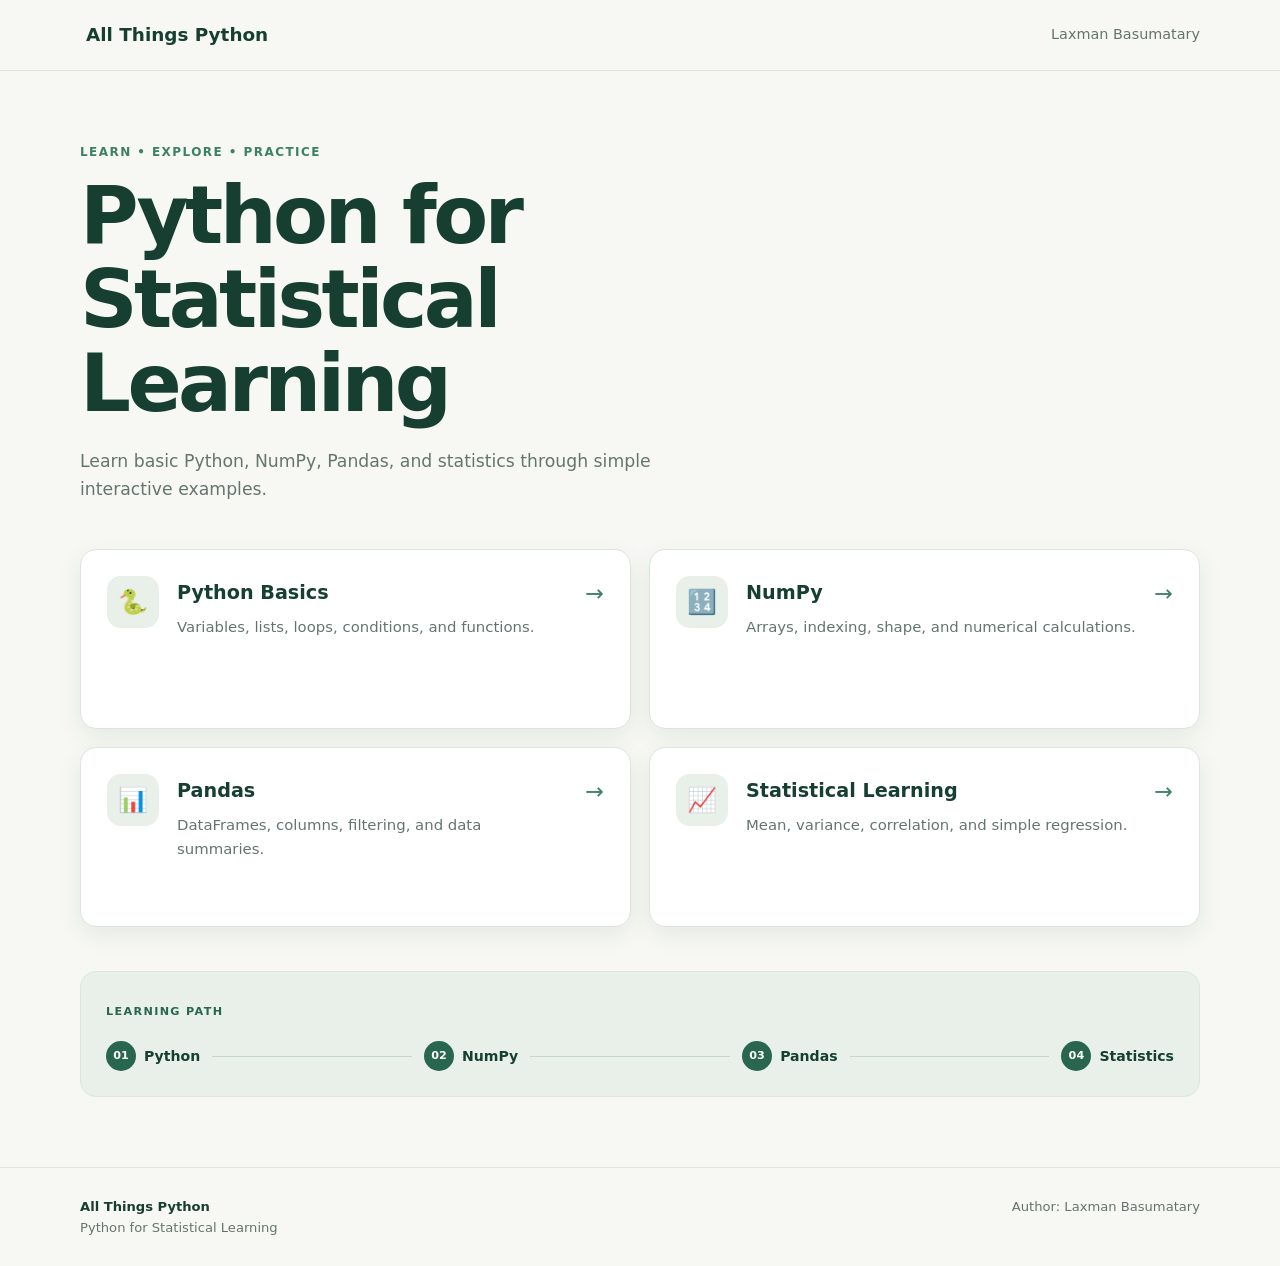
==== commit 9b1f7c74: "Add search algorithm visualization" ====
--- a/index.html
+++ b/index.html
@@ -1,253 +1,508 @@
 <!DOCTYPE html>
 <html lang="en">
 <head>
-    <meta charset="UTF-8">
-    <meta name="viewport" content="width=device-width, initial-scale=1.0">
-
-    <title>Learning Algorithms with Visualizations</title>
-
-    <link rel="stylesheet" href="./style.css">
-
-    <link
-        rel="preconnect"
-        href="https://fonts.googleapis.com"
-    >
-
-    <link
-        rel="preconnect"
-        href="https://fonts.gstatic.com"
-        crossorigin
-    >
-
-    <link
-        href="https://fonts.googleapis.com/css2?family=DM+Sans:wght@400;500;600;700&family=JetBrains+Mono:wght@400;500&display=swap"
-        rel="stylesheet"
-    >
+<meta charset="UTF-8">
+<meta name="viewport" content="width=device-width,initial-scale=1.0">
+
+<title>All Things Python</title>
+
+<link rel="stylesheet" href="style.css">
+
+<script
+    type="module"
+    src="https://pyscript.net/releases/2026.7.3/core.js">
+</script>
 </head>
 
 <body>
 
-    <nav class="navbar">
-
-        <a href="index.html" class="logo">
-            <span class="logo-mark">
-                <i></i>
-                <i></i>
-                <i></i>
+<header class="navbar">
+
+    <div class="nav-inner">
+
+        <button
+            class="logo"
+            onclick="showHome()">
+            All Things Python
+        </button>
+
+        <span class="author">
+            Laxman Basumatary
+        </span>
+
+    </div>
+
+</header>
+
+
+<main class="container">
+
+<!-- ========================================================
+     HOME
+========================================================= -->
+
+<section id="home-view">
+
+    <div class="hero">
+
+        <span class="eyebrow">
+            LEARN • EXPLORE • PRACTICE
+        </span>
+
+        <h1>
+            Python for<br>
+            Statistical Learning
+        </h1>
+
+        <p>
+            Learn basic Python, NumPy, Pandas, and statistics
+            through simple interactive examples.
+        </p>
+
+    </div>
+
+
+    <div class="topic-grid">
+
+        <button
+            class="topic-card"
+            onclick="openTopic('python')">
+
+            <div class="topic-icon">
+                🐍
+            </div>
+
+            <div>
+
+                <h2>
+                    Python Basics
+                </h2>
+
+                <p>
+                    Variables, lists, loops,
+                    conditions, and functions.
+                </p>
+
+            </div>
+
+            <span class="arrow">
+                →
             </span>
 
-            <span>Learning Algorithms with Visualizations</span>
-        </a>
-
-        <span class="nav-caption">
-            Learn algorithms visually
+        </button>
+
+
+        <button
+            class="topic-card"
+            onclick="openTopic('numpy')">
+
+            <div class="topic-icon">
+                🔢
+            </div>
+
+            <div>
+
+                <h2>
+                    NumPy
+                </h2>
+
+                <p>
+                    Arrays, indexing, shape,
+                    and numerical calculations.
+                </p>
+
+            </div>
+
+            <span class="arrow">
+                →
+            </span>
+
+        </button>
+
+
+        <button
+            class="topic-card"
+            onclick="openTopic('pandas')">
+
+            <div class="topic-icon">
+                📊
+            </div>
+
+            <div>
+
+                <h2>
+                    Pandas
+                </h2>
+
+                <p>
+                    DataFrames, columns, filtering,
+                    and data summaries.
+                </p>
+
+            </div>
+
+            <span class="arrow">
+                →
+            </span>
+
+        </button>
+
+
+        <button
+            class="topic-card"
+            onclick="openTopic('statistics')">
+
+            <div class="topic-icon">
+                📈
+            </div>
+
+            <div>
+
+                <h2>
+                    Statistical Learning
+                </h2>
+
+                <p>
+                    Mean, variance, correlation,
+                    and simple regression.
+                </p>
+
+            </div>
+
+            <span class="arrow">
+                →
+            </span>
+
+        </button>
+
+    </div>
+
+
+    <div class="learning-path">
+
+        <span>
+            LEARNING PATH
         </span>
 
-    </nav>
-
-
-    <main class="home-container">
-
-        <section class="hero-section">
-
-            <div class="hero-badge">
-                <span></span>
-                Interactive DSA Learning
-            </div>
-
-            <h1>
-                Understand algorithms.<br>
-                <em>Don't just memorize them.</em>
-            </h1>
-
-            <p>
-                Explore algorithms step by step through animations,
-                complexity graphs, and interactive visualizations.
-            </p>
-
-        </section>
-
-
-        <section class="topic-section">
-
-            <div class="section-heading">
-
-                <div>
-                    <span class="eyebrow">CHOOSE A TOPIC</span>
-
-                    <h2>
-                        What would you like to learn?
-                    </h2>
+        <div class="path">
+
+            <div class="path-step">
+                <strong>01</strong>
+                Python
+            </div>
+
+            <div class="path-line"></div>
+
+            <div class="path-step">
+                <strong>02</strong>
+                NumPy
+            </div>
+
+            <div class="path-line"></div>
+
+            <div class="path-step">
+                <strong>03</strong>
+                Pandas
+            </div>
+
+            <div class="path-line"></div>
+
+            <div class="path-step">
+                <strong>04</strong>
+                Statistics
+            </div>
+
+        </div>
+
+    </div>
+
+</section>
+
+
+<!-- ========================================================
+     TOPIC
+========================================================= -->
+
+<section
+    id="topic-view"
+    class="hidden">
+
+    <button
+        class="back-btn"
+        onclick="showHome()">
+
+        ← Back to topics
+
+    </button>
+
+
+    <div class="page-heading">
+
+        <span
+            class="eyebrow"
+            id="topic-label">
+        </span>
+
+        <h1
+            id="topic-title">
+        </h1>
+
+        <p
+            id="topic-description">
+        </p>
+
+    </div>
+
+
+    <div
+        class="lesson-grid"
+        id="lesson-grid">
+    </div>
+
+</section>
+
+
+<!-- ========================================================
+     LESSON
+========================================================= -->
+
+<section
+    id="lesson-view"
+    class="hidden">
+
+    <button
+        class="back-btn"
+        onclick="backToTopic()">
+
+        ← Back
+
+    </button>
+
+
+    <div class="lesson-header">
+
+        <span
+            class="eyebrow"
+            id="lesson-category">
+        </span>
+
+        <h1
+            id="lesson-title">
+        </h1>
+
+        <p
+            id="lesson-intro">
+        </p>
+
+    </div>
+
+
+    <div class="lesson-layout">
+
+
+        <div class="lesson-main">
+
+
+            <!-- WHAT IS IT -->
+
+            <div class="panel">
+
+                <h2>
+                    What is it?
+                </h2>
+
+                <p id="lesson-explanation">
+                </p>
+
+            </div>
+
+
+            <!-- CODE -->
+
+            <div class="panel">
+
+                <div class="panel-heading">
+
+                    <div>
+
+                        <span class="small-label">
+                            EXAMPLE
+                        </span>
+
+                        <h2>
+                            Python Code
+                        </h2>
+
+                    </div>
+
+
+                    <button
+                        class="primary-btn"
+                        onclick="runExample()">
+
+                        ▶ Run Example
+
+                    </button>
+
                 </div>
 
-                <span class="topic-count">
-                    02 topics
+
+                <div class="code-editor">
+
+                    <textarea
+                        id="lesson-code"
+                        spellcheck="false">
+                    </textarea>
+
+                </div>
+
+
+                <div class="output-box">
+
+                    <div class="output-label">
+                        OUTPUT
+                    </div>
+
+                    <pre id="lesson-output">Run the example to see the output.</pre>
+
+                </div>
+
+            </div>
+
+
+            <!-- ANIMATION -->
+
+            <div class="panel">
+
+                <div class="panel-heading">
+
+                    <div>
+
+                        <span class="small-label">
+                            ANIMATION
+                        </span>
+
+                        <h2>
+                            Watch it happen
+                        </h2>
+
+                    </div>
+
+
+                    <button
+                        class="primary-btn"
+                        onclick="startPythonAnimation()">
+
+                        ▶ Animate
+
+                    </button>
+
+                </div>
+
+
+                <div id="animation-area">
+                </div>
+
+            </div>
+
+
+        </div>
+
+
+        <!-- SIDEBAR -->
+
+        <aside class="lesson-sidebar">
+
+
+            <div class="panel key-points">
+
+                <span class="small-label">
+                    KEY IDEA
                 </span>
 
-            </div>
-
-
-            <div class="topic-grid">
-
-
-                <!-- SEARCHING -->
-
-                <a
-                    href="searching.html"
-                    class="topic-card searching-card"
-                >
-
-                    <div class="topic-card-top">
-
-                        <span class="topic-number">
-                            01
-                        </span>
-
-                        <span class="topic-arrow">
-                            ↗
-                        </span>
-
-                    </div>
-
-
-                    <div class="topic-illustration searching-illustration">
-
-                        <span class="search-bar"></span>
-
-                        <span class="search-box box-one">4</span>
-                        <span class="search-box box-two">8</span>
-                        <span class="search-box box-three">15</span>
-                        <span class="search-box box-four">42</span>
-                        <span class="search-box box-five">67</span>
-
-                    </div>
-
-
-                    <div class="topic-content">
-
-                        <span class="topic-label">
-                            SEARCHING
-                        </span>
-
-                        <h3>
-                            Searching Algorithms
-                        </h3>
-
-                        <p>
-                            Learn how algorithms find a specific
-                            value inside a collection of data.
-                        </p>
-
-                        <div class="topic-footer">
-
-                            <span>
-                                4 algorithms
-                            </span>
-
-                            <strong>
-                                Explore →
-                            </strong>
-
-                        </div>
-
-                    </div>
-
-                </a>
-
-
-                <!-- SORTING -->
-
-                <a
-                    href="sorting.html"
-                    class="topic-card sorting-card"
-                >
-
-                    <div class="topic-card-top">
-
-                        <span class="topic-number">
-                            02
-                        </span>
-
-                        <span class="topic-arrow">
-                            ↗
-                        </span>
-
-                    </div>
-
-
-                    <div class="topic-illustration sorting-illustration">
-
-                        <span style="height: 35%"></span>
-                        <span style="height: 60%"></span>
-                        <span style="height: 45%"></span>
-                        <span style="height: 85%"></span>
-                        <span style="height: 70%"></span>
-                        <span style="height: 52%"></span>
-
-                    </div>
-
-
-                    <div class="topic-content">
-
-                        <span class="topic-label">
-                            SORTING
-                        </span>
-
-                        <h3>
-                            Sorting Algorithms
-                        </h3>
-
-                        <p>
-                            Discover how algorithms rearrange data
-                            into an ordered sequence.
-                        </p>
-
-                        <div class="topic-footer">
-
-                            <span>
-                                6 algorithms
-                            </span>
-
-                            <strong>
-                                Explore →
-                            </strong>
-
-                        </div>
-
-                    </div>
-
-                </a>
-
-            </div>
-
-        </section>
-
-
-        <section class="learning-note">
-
-            <div class="note-icon">
-                ✦
-            </div>
-
-            <div>
-                <strong>
-                    Learn by doing
-                </strong>
-
-                <p>
-                    Change the input size, slow down the animation,
-                    and watch the algorithm make every decision.
+                <h3>
+                    Remember
+                </h3>
+
+                <p id="lesson-key">
                 </p>
-            </div>
-
-        </section>
-
-    </main>
-
-
-    <footer>
-        AlgoViz · Interactive Algorithm Learning
-    </footer>
+
+            </div>
+
+
+            <div class="panel next-panel">
+
+                <span class="small-label">
+                    NEXT LESSON
+                </span>
+
+                <h3 id="next-title">
+                </h3>
+
+                <button
+                    class="secondary-btn"
+                    id="next-button"
+                    onclick="nextLesson()">
+
+                    Continue →
+
+                </button>
+
+            </div>
+
+
+        </aside>
+
+    </div>
+
+</section>
+
+</main>
+
+
+<!-- ========================================================
+     FOOTER
+========================================================= -->
+
+<footer>
+
+    <div>
+
+        <strong>
+            All Things Python
+        </strong>
+
+        <span>
+            Python for Statistical Learning
+        </span>
+
+    </div>
+
+
+    <div>
+        Author: Laxman Basumatary
+    </div>
+
+</footer>
+
+
+<!-- ========================================================
+     JAVASCRIPT
+========================================================= -->
+
+<script src="app.js"></script>
+
+
+<!-- ========================================================
+     PYSCRIPT + NUMPY + PANDAS
+========================================================= -->
+
+<script
+    type="py"
+    src="app.py"
+    config='{"packages":["numpy","pandas"]}'>
+</script>
+
 
 </body>
 </html>
--- a/style.css
+++ b/style.css
@@ -1,2149 +1,755 @@
-:root {
-    --sage: #a4c3b2;
-    --sage-dark: #344e41;
-    --sage-deep: #263c31;
-    --sage-light: #e7efe9;
-    --sage-pale: #f0f5f1;
-
-    --cream: #f8f7f2;
-    --paper: #fffefa;
-
-    --text: #26342c;
-    --muted: #748178;
-    --light-muted: #a0aaa4;
-
-    --border: #dce4de;
-
-    --yellow: #dcae5d;
-    --yellow-bg: #fff8e9;
-
-    --green: #5c9272;
-    --green-bg: #edf7f0;
-
-    --red: #b85c55;
-
-    --shadow:
-        0 10px 35px rgba(52, 78, 65, .07);
-
-    --shadow-small:
-        0 3px 15px rgba(52, 78, 65, .05);
-}
-
-
-* {
-    box-sizing: border-box;
-}
-
-
-html {
-    scroll-behavior: smooth;
-}
-
-
-body {
-    margin: 0;
-
-    background:
-        radial-gradient(
-            circle at 80% 0%,
-            rgba(164, 195, 178, .16),
-            transparent 30%
-        ),
-        var(--cream);
-
-    color: var(--text);
-
-    font-family:
-        "DM Sans",
-        -apple-system,
-        BlinkMacSystemFont,
-        "Segoe UI",
-        sans-serif;
-
-    -webkit-font-smoothing: antialiased;
-}
-
-
-a {
-    color: inherit;
-    text-decoration: none;
-}
-
-
-button,
-input {
-    font: inherit;
-}
-
-
-/* =========================================================
-   NAVBAR
-========================================================= */
-
-.navbar {
-    height: 72px;
-
-    display: flex;
-    align-items: center;
-    justify-content: space-between;
-
-    padding: 0 max(28px, calc((100vw - 1180px) / 2));
-
-    background: rgba(255, 254, 250, .82);
-
-    border-bottom: 1px solid var(--border);
-
-    backdrop-filter: blur(15px);
-
-    position: sticky;
-    top: 0;
-
-    z-index: 50;
-}
-
-
-.logo {
-    display: flex;
-    align-items: center;
-    gap: 10px;
-
-    font-size: 15px;
-    font-weight: 700;
-}
-
-
-.logo-mark {
-    width: 32px;
-    height: 32px;
-
-    display: flex;
-    align-items: center;
-    justify-content: center;
-
-    gap: 3px;
-
-    background: var(--sage-dark);
-
-    border-radius: 9px;
-}
-
-
-.logo-mark i {
-    display: block;
-
-    width: 4px;
-
-    border-radius: 5px;
-
-    background: var(--sage);
-}
-
-
-.logo-mark i:nth-child(1) {
-    height: 9px;
-}
-
-
-.logo-mark i:nth-child(2) {
-    height: 16px;
-}
-
-
-.logo-mark i:nth-child(3) {
-    height: 22px;
-}
-
-
-.nav-caption,
-.back-link {
-    color: var(--muted);
-
-    font-size: 11px;
-}
-
-
-.back-link {
-    transition:
-        color .2s ease,
-        transform .2s ease;
-}
-
-
-.back-link:hover {
-    color: var(--sage-dark);
-
-    transform: translateX(-2px);
-}
-
-
-/* =========================================================
-   GLOBAL
-========================================================= */
-
-main {
-    width: min(1120px, calc(100% - 40px));
-
-    margin: 0 auto;
-}
-
-
-.eyebrow {
-    display: inline-block;
-
-    color: #668172;
-
-    font-size: 9px;
-    font-weight: 700;
-
-    letter-spacing: .14em;
-}
-
-
-.hero-badge {
-    width: fit-content;
-
-    display: flex;
-    align-items: center;
-    gap: 8px;
-
-    padding: 7px 11px;
-
-    color: var(--sage-dark);
-
-    background: var(--sage-pale);
-
-    border: 1px solid #d9e5dd;
-
-    border-radius: 999px;
-
-    font-size: 10px;
-    font-weight: 600;
-}
-
-
-.hero-badge span {
-    width: 6px;
-    height: 6px;
-
-    border-radius: 50%;
-
-    background: var(--sage-dark);
-
-    animation: breathe 2s ease-in-out infinite;
-}
-
-
-@keyframes breathe {
-
-    0%, 100% {
-        opacity: .45;
-        transform: scale(.9);
-    }
-
-    50% {
-        opacity: 1;
-        transform: scale(1.15);
-    }
-
-}
-
-
-/* =========================================================
-   HOME
-========================================================= */
-
-.home-container {
-    padding-top: 80px;
-    padding-bottom: 60px;
-}
-
-
-.hero-section {
-    max-width: 760px;
-
-    margin-bottom: 78px;
-}
-
-
-.hero-section h1 {
-    margin: 18px 0 20px;
-
-    font-size: clamp(45px, 7vw, 72px);
-
-    line-height: .98;
-
-    letter-spacing: -.055em;
-}
-
-
-.hero-section h1 em,
-.topic-hero h1 em {
-    color: #789a86;
-
-    font-style: normal;
-}
-
-
-.hero-section p {
-    max-width: 590px;
-
-    margin: 0;
-
-    color: var(--muted);
-
-    font-size: 16px;
-
-    line-height: 1.7;
-}
-
-
-.topic-section {
-    margin-bottom: 28px;
-}
-
-
-.section-heading {
-    display: flex;
-    align-items: flex-end;
-    justify-content: space-between;
-
-    margin-bottom: 22px;
-}
-
-
-.section-heading h2 {
-    margin: 7px 0 0;
-
-    font-size: 22px;
-
-    letter-spacing: -.025em;
-}
-
-
-.topic-count {
-    color: var(--light-muted);
-
-    font-family: "JetBrains Mono", monospace;
-
-    font-size: 9px;
-}
-
-
-.topic-grid {
-    display: grid;
-
-    grid-template-columns: repeat(2, 1fr);
-
-    gap: 18px;
-}
-
-
-.topic-card {
-    min-height: 440px;
-
-    position: relative;
-
-    overflow: hidden;
-
-    display: flex;
-    flex-direction: column;
-
-    padding: 25px;
-
-    background: var(--paper);
-
-    border: 1px solid var(--border);
-
-    border-radius: 22px;
-
-    box-shadow: var(--shadow-small);
-
-    transition:
-        transform .4s cubic-bezier(.2,.8,.2,1),
-        box-shadow .4s ease,
-        border-color .4s ease;
-}
-
-
-.topic-card:hover {
-    transform: translateY(-7px);
-
-    border-color: #c5d5ca;
-
-    box-shadow: var(--shadow);
-}
-
-
-.topic-card-top {
-    display: flex;
-    justify-content: space-between;
-}
-
-
-.topic-number {
-    color: var(--light-muted);
-
-    font-family: "JetBrains Mono", monospace;
-
-    font-size: 10px;
-}
-
-
-.topic-arrow {
-    width: 32px;
-    height: 32px;
-
-    display: flex;
-    align-items: center;
-    justify-content: center;
-
-    color: var(--sage-dark);
-
-    background: var(--sage-pale);
-
-    border-radius: 50%;
-
-    transition:
-        transform .35s ease,
-        background .35s ease;
-}
-
-
-.topic-card:hover .topic-arrow {
-    transform: rotate(45deg);
-
-    background: var(--sage);
-}
-
-
-.topic-illustration {
-    height: 185px;
-
-    display: flex;
-    align-items: center;
-    justify-content: center;
-
-    position: relative;
-
-    margin: 10px 0 24px;
-
-    background:
-        radial-gradient(
-            circle,
-            rgba(164,195,178,.22),
-            transparent 65%
-        );
-
-    border-radius: 15px;
-}
-
-
-/* SEARCH ILLUSTRATION */
-
-.search-box {
-    width: 53px;
-    height: 53px;
-
-    display: flex;
-    align-items: center;
-    justify-content: center;
-
-    position: absolute;
-
-    color: var(--sage-dark);
-
-    background: white;
-
-    border: 1px solid #d4dfd8;
-
-    border-radius: 10px;
-
-    font-family: "JetBrains Mono", monospace;
-
-    font-size: 11px;
-
-    box-shadow:
-        0 5px 15px rgba(52,78,65,.06);
-
-    animation: floating 3.5s ease-in-out infinite;
-}
-
-
-.box-one {
-    transform: translateX(-145px);
-}
-
-
-.box-two {
-    transform: translateX(-72px);
-    animation-delay: -.6s;
-}
-
-
-.box-three {
-    transform: translateX(0);
-    animation-delay: -1.2s;
-}
-
-
-.box-four {
-    transform: translateX(72px);
-
-    background: var(--sage-dark);
-
-    color: white;
-
-    border-color: var(--sage-dark);
-
-    animation-delay: -1.8s;
-}
-
-
-.box-five {
-    transform: translateX(145px);
-    animation-delay: -2.4s;
-}
-
-
-.search-bar {
-    position: absolute;
-
-    width: 330px;
-    height: 1px;
-
-    background: #cfdbd3;
-}
-
-
-@keyframes floating {
-
-    0%, 100% {
-        margin-top: 0;
-    }
-
-    50% {
-        margin-top: -8px;
-    }
-
-}
-
-
-/* SORT ILLUSTRATION */
-
-.sorting-illustration {
-    align-items: flex-end;
-
-    gap: 10px;
-
-    padding: 25px 60px;
-}
-
-
-.sorting-illustration span {
-    width: 25px;
-
-    display: block;
-
-    background:
-        linear-gradient(
-            to top,
-            var(--sage-dark),
-            var(--sage)
-        );
-
-    border-radius: 5px 5px 2px 2px;
-
-    transform-origin: bottom;
-
-    animation: barDance 2.8s ease-in-out infinite;
-}
-
-
-.sorting-illustration span:nth-child(2) {
-    animation-delay: -.3s;
-}
-
-
-.sorting-illustration span:nth-child(3) {
-    animation-delay: -.6s;
-}
-
-
-.sorting-illustration span:nth-child(4) {
-    animation-delay: -.9s;
-}
-
-
-.sorting-illustration span:nth-child(5) {
-    animation-delay: -1.2s;
-}
-
-
-.sorting-illustration span:nth-child(6) {
-    animation-delay: -1.5s;
-}
-
-
-@keyframes barDance {
-
-    0%, 100% {
-        transform: scaleY(1);
-        opacity: .75;
-    }
-
-    50% {
-        transform: scaleY(.9);
-        opacity: 1;
-    }
-
-}
-
-
-.topic-content {
-    margin-top: auto;
-}
-
-
-.topic-label {
-    color: #789082;
-
-    font-size: 9px;
-    font-weight: 700;
-
-    letter-spacing: .13em;
-}
-
-
-.topic-content h3 {
-    margin: 8px 0;
-
-    font-size: 25px;
-
-    letter-spacing: -.035em;
-}
-
-
-.topic-content p {
-    max-width: 450px;
-
-    margin: 0;
-
-    color: var(--muted);
-
-    font-size: 12px;
-
-    line-height: 1.6;
-}
-
-
-.topic-footer {
-    display: flex;
-    align-items: center;
-    justify-content: space-between;
-
-    margin-top: 23px;
-    padding-top: 16px;
-
-    border-top: 1px solid var(--border);
-
-    color: var(--light-muted);
-
-    font-size: 10px;
-}
-
-
-.topic-footer strong {
-    color: var(--sage-dark);
-
-    font-size: 10px;
-}
-
-
-.learning-note {
-    display: flex;
-    align-items: flex-start;
-
-    gap: 14px;
-
-    max-width: 600px;
-
-    margin-top: 40px;
-    padding: 18px;
-
-    background: var(--sage-pale);
-
-    border: 1px solid #dbe6df;
-
-    border-radius: 13px;
-}
-
-
-.note-icon {
-    width: 30px;
-    height: 30px;
-
-    display: flex;
-    align-items: center;
-    justify-content: center;
-
-    flex-shrink: 0;
-
-    color: white;
-
-    background: var(--sage-dark);
-
-    border-radius: 8px;
-
-    font-size: 12px;
-}
-
-
-.learning-note strong {
-    font-size: 12px;
-}
-
-
-.learning-note p {
-    margin: 4px 0 0;
-
-    color: var(--muted);
-
-    font-size: 10px;
-
-    line-height: 1.6;
-}
-
-
-/* =========================================================
-   TOPIC PAGES
-========================================================= */
-
-.topic-page {
-    padding-top: 48px;
-    padding-bottom: 70px;
-}
-
-
-.breadcrumb,
-.visualizer-breadcrumb {
-    margin-bottom: 45px;
-
-    color: var(--light-muted);
-
-    font-size: 10px;
-}
-
-
-.topic-hero {
-    max-width: 700px;
-
-    margin-bottom: 65px;
-}
-
-
-.topic-hero h1 {
-    margin: 15px 0;
-
-    font-size: clamp(45px, 7vw, 68px);
-
-    line-height: .98;
-
-    letter-spacing: -.055em;
-}
-
-
-.topic-hero p {
-    max-width: 600px;
-
-    margin: 0;
-
-    color: var(--muted);
-
-    font-size: 14px;
-
-    line-height: 1.75;
-}
-
-
-/* =========================================================
-   ALGORITHM CARDS
-========================================================= */
-
-.algorithm-grid {
-    display: grid;
-
-    grid-template-columns:
-        repeat(3, 1fr);
-
-    gap: 13px;
-}
-
-
-.algorithm-card {
-    min-height: 285px;
-
-    display: flex;
-    flex-direction: column;
-
-    padding: 21px;
-
-    background: var(--paper);
-
-    border: 1px solid var(--border);
-
-    border-radius: 16px;
-
-    box-shadow: var(--shadow-small);
-
-    transition:
-        transform .3s ease,
-        border-color .3s ease,
-        box-shadow .3s ease;
-}
-
-
-.algorithm-card:hover {
-    transform: translateY(-5px);
-
-    border-color: #c1d3c7;
-
-    box-shadow: var(--shadow);
-}
-
-
-.algorithm-card-header {
-    display: flex;
-    justify-content: space-between;
-}
-
-
-.algorithm-index {
-    color: var(--light-muted);
-
-    font-family: "JetBrains Mono", monospace;
-
-    font-size: 9px;
-}
-
-
-.algorithm-arrow {
-    color: var(--sage-dark);
-
-    font-size: 17px;
-
-    transition: transform .3s ease;
-}
-
-
-.algorithm-card:hover .algorithm-arrow {
-    transform: translate(2px, -2px);
-}
-
-
-.algorithm-symbol {
-    width: 47px;
-    height: 47px;
-
-    display: flex;
-    align-items: center;
-    justify-content: center;
-
-    margin: 25px 0 18px;
-
-    color: var(--sage-dark);
-
-    background: var(--sage-pale);
-
-    border-radius: 11px;
-
-    font-family: "JetBrains Mono", monospace;
-
-    font-size: 14px;
-}
-
-
-.algorithm-card h3 {
-    margin: 0 0 7px;
-
-    font-size: 17px;
-
-    letter-spacing: -.025em;
-}
-
-
-.algorithm-card p {
-    margin: 0;
-
-    color: var(--muted);
-
-    font-size: 10px;
-
-    line-height: 1.65;
-}
-
-
-.complexity-row {
-    display: flex;
-    justify-content: space-between;
-    align-items: center;
-
-    margin-top: auto;
-    padding-top: 18px;
-
-    border-top: 1px solid var(--border);
-
-    color: var(--light-muted);
-
-    font-size: 9px;
-}
-
-
-.complexity-row code {
-    color: var(--sage-dark);
-
-    font-family: "JetBrains Mono", monospace;
-
-    font-size: 10px;
-}
-
-
-/* =========================================================
-   VISUALIZER
-========================================================= */
-
-.visualizer-page {
-    padding-top: 30px;
-    padding-bottom: 80px;
-}
-
-
-.visualizer-breadcrumb {
-    display: flex;
-    gap: 8px;
-
-    margin-bottom: 35px;
-}
-
-
-.visualizer-breadcrumb strong {
-    color: var(--sage-dark);
-}
-
-
-.visualizer-heading {
-    display: flex;
-    align-items: flex-end;
-    justify-content: space-between;
-
-    gap: 40px;
-
-    margin-bottom: 35px;
-}
-
-
-.visualizer-heading h1 {
-    margin: 9px 0 10px;
-
-    font-size: 48px;
-
-    letter-spacing: -.05em;
-}
-
-
-.visualizer-heading p {
-    max-width: 570px;
-
-    margin: 0;
-
-    color: var(--muted);
-
-    font-size: 12px;
-
-    line-height: 1.65;
-}
-
-
-.complexity-display {
-    min-width: 125px;
-
-    padding: 13px;
-
-    background: var(--sage-pale);
-
-    border: 1px solid #d9e5dd;
-
-    border-radius: 11px;
-
-    text-align: right;
-}
-
-
-.complexity-display span {
-    display: block;
-
-    color: var(--muted);
-
-    font-size: 7px;
-    font-weight: 700;
-
-    letter-spacing: .1em;
-}
-
-
-.complexity-display strong {
-    display: block;
-
-    margin-top: 5px;
-
-    color: var(--sage-dark);
-
-    font-family: "JetBrains Mono", monospace;
-
-    font-size: 18px;
-}
-
-
-/* =========================================================
-   CONTROLS
-========================================================= */
-
-.visualizer-controls {
-    display: grid;
-
-    grid-template-columns:
-        1fr
-        1fr
-        130px
-        auto;
-
-    gap: 20px;
-
-    align-items: end;
-
-    padding: 20px;
-
-    margin-bottom: 15px;
-
-    background: var(--paper);
-
-    border: 1px solid var(--border);
-
-    border-radius: 15px;
-
-    box-shadow: var(--shadow-small);
-}
-
-
-.control-group label,
-.target-group label {
-    display: flex;
-    justify-content: space-between;
-
-    margin-bottom: 10px;
-
-    color: var(--muted);
-
-    font-size: 9px;
-    font-weight: 600;
-}
-
-
-output {
-    color: var(--sage-dark);
-
-    font-family: "JetBrains Mono", monospace;
-
-    font-size: 9px;
-}
-
-
-input[type="range"] {
-    width: 100%;
-
-    height: 4px;
-
-    appearance: none;
-
-    background:
-        linear-gradient(
-            to right,
-            var(--sage-dark) 0%,
-            var(--sage-dark) var(--progress, 30%),
-            #e3e8e4 var(--progress, 30%),
-            #e3e8e4 100%
-        );
-
-    border-radius: 99px;
-
-    cursor: pointer;
-}
-
-
-input[type="range"]::-webkit-slider-thumb {
-    appearance: none;
-
-    width: 15px;
-    height: 15px;
-
-    background: white;
-
-    border: 2px solid var(--sage-dark);
-
-    border-radius: 50%;
-
-    box-shadow: 0 2px 5px rgba(52,78,65,.15);
-
-    transition: transform .2s ease;
-}
-
-
-input[type="range"]::-webkit-slider-thumb:hover {
-    transform: scale(1.15);
-}
-
-
-.range-labels {
-    display: flex;
-    justify-content: space-between;
-
-    margin-top: 6px;
-
-    color: var(--light-muted);
-
-    font-size: 8px;
-}
-
-
-.target-group input {
-    width: 100%;
-    height: 34px;
-
-    padding: 0 10px;
-
-    background: var(--sage-pale);
-
-    border: 1px solid var(--border);
-
-    border-radius: 8px;
-
-    outline: none;
-
-    color: var(--sage-dark);
-
-    font-family: "JetBrains Mono", monospace;
-
-    font-size: 11px;
-}
-
-
-.target-group input:focus {
-    border-color: var(--sage);
-}
-
-
-.visualizer-actions {
-    display: flex;
-    gap: 7px;
-}
-
-
-.primary-button,
-.secondary-button {
-    height: 35px;
-
-    padding: 0 14px;
-
-    border-radius: 8px;
-
-    cursor: pointer;
-
-    font-size: 10px;
-    font-weight: 600;
-
-    transition:
-        transform .2s ease,
-        box-shadow .2s ease;
-}
-
-
-.primary-button {
-    color: white;
-
-    background: var(--sage-dark);
-
-    box-shadow:
-        0 4px 12px rgba(52,78,65,.15);
-}
-
-
-.primary-button:hover {
-    transform: translateY(-2px);
-
-    box-shadow:
-        0 7px 17px rgba(52,78,65,.2);
-}
-
-
-.primary-button:disabled {
-    opacity: .45;
-    cursor: not-allowed;
-    transform: none;
-}
-
-
-.secondary-button {
-    color: var(--sage-dark);
-
-    background: white;
-
-    border: 1px solid var(--border);
-}
-
-
-.secondary-button:hover {
-    background: var(--sage-pale);
-}
-
-
-/* =========================================================
-   VISUALIZER CARD
-========================================================= */
-
-.visualizer-card,
-.graph-card,
-.code-card {
-    background: var(--paper);
-
-    border: 1px solid var(--border);
-
-    border-radius: 17px;
-
-    box-shadow: var(--shadow-small);
-}
-
-
-.visualizer-card {
-    padding: 25px;
-
-    margin-bottom: 12px;
-}
-
-
-.card-heading {
-    display: flex;
-    align-items: flex-start;
-    justify-content: space-between;
-
-    gap: 20px;
-
-    margin-bottom: 25px;
-}
-
-
-.card-heading h2 {
-    margin: 7px 0 0;
-
-    font-size: 18px;
-
-    letter-spacing: -.025em;
-}
-
-
-.card-heading p {
-    margin: 7px 0 0;
-
-    color: var(--muted);
-
-    font-size: 10px;
-}
-
-
-.target-chip {
-    padding: 8px 10px;
-
-    color: var(--muted);
-
-    background: var(--sage-pale);
-
-    border: 1px solid var(--border);
-
-    border-radius: 8px;
-
-    font-size: 9px;
-}
-
-
-.target-chip strong {
-    color: var(--sage-dark);
-
-    font-family: "JetBrains Mono", monospace;
-}
-
-
-.array-container {
-    min-height: 150px;
-
-    display: flex;
-    align-items: center;
-
-    padding: 20px;
-
-    overflow: hidden;
-
-    background:
-        linear-gradient(
-            135deg,
-            #f7faf8,
-            #f1f5f2
-        );
-
-    border: 1px solid #e0e7e2;
-
-    border-radius: 12px;
-}
-
-
-.array {
-    width: 100%;
-
-    display: flex;
-    align-items: center;
-
-    gap: 6px;
-
-    overflow-x: auto;
-
-    padding: 8px 3px 14px;
-}
-
-
-.array::-webkit-scrollbar {
-    height: 4px;
-}
-
-
-.array::-webkit-scrollbar-thumb {
-    background: #cad6ce;
-
-    border-radius: 10px;
-}
-
-
-.array-box {
-    min-width: 50px;
-    height: 55px;
-
-    display: flex;
-    align-items: center;
-    justify-content: center;
-
-    flex-shrink: 0;
-
-    position: relative;
-
-    background: white;
-
-    border: 1px solid #d6dfd9;
-
-    border-radius: 9px;
-
-    color: var(--sage-dark);
-
-    font-family: "JetBrains Mono", monospace;
-
-    font-size: 10px;
-
-    box-shadow:
-        0 2px 5px rgba(52,78,65,.04);
-
-    transition:
-        background .25s ease,
-        border-color .25s ease,
-        transform .3s ease,
-        opacity .25s ease;
-}
-
-
-.array-box::after {
-    content: attr(data-index);
-
-    position: absolute;
-
-    left: 50%;
-    bottom: -16px;
-
-    transform: translateX(-50%);
-
-    color: #a4aea8;
-
-    font-size: 7px;
-}
-
-
-.array-box.active {
-    background: var(--yellow-bg);
-
-    border-color: var(--yellow);
-
-    color: #936f27;
-
-    transform: translateY(-7px);
-
-    box-shadow:
-        0 8px 18px rgba(220,174,93,.16);
-
-    animation: selected .65s ease infinite alternate;
-}
-
-
-@keyframes selected {
-
-    from {
-        transform: translateY(-5px);
-    }
-
-    to {
-        transform: translateY(-9px);
-    }
-
-}
-
-
-.array-box.found {
-    background: var(--green-bg);
-
-    border-color: #76aa8a;
-
-    color: #3d7555;
-
-    transform: translateY(-7px) scale(1.05);
-
-    box-shadow:
-        0 10px 22px rgba(92,146,114,.18);
-}
-
-
-.array-box.eliminated {
-    opacity: .35;
-
-    background: #eef1ef;
-
-    transform: scale(.95);
-}
-
-
-.visualizer-status {
-    min-height: 42px;
-
-    display: flex;
-    align-items: center;
-    justify-content: center;
-
-    margin-top: 16px;
-
-    padding: 10px;
-
-    color: var(--muted);
-
-    background: #f8f9f7;
-
-    border: 1px solid var(--border);
-
-    border-radius: 8px;
-
-    font-size: 10px;
-
-    transition:
-        color .25s ease,
-        background .25s ease;
-}
-
-
-.visualizer-status.running {
-    color: #8c6d2a;
-
-    background: var(--yellow-bg);
-}
-
-
-.visualizer-status.success {
-    color: #3d7555;
-
-    background: var(--green-bg);
-}
-
-
-.visualizer-status.error {
-    color: var(--red);
-
-    background: #fff2f1;
-}
-
-
-/* =========================================================
-   METRICS
-========================================================= */
-
-.metrics {
-    display: grid;
-
-    grid-template-columns: repeat(4, 1fr);
-
-    gap: 10px;
-
-    margin-bottom: 15px;
-}
-
-
-.metric {
-    padding: 17px;
-
-    background: var(--paper);
-
-    border: 1px solid var(--border);
-
-    border-radius: 12px;
-}
-
-
-.metric span {
-    display: block;
-
-    color: var(--light-muted);
-
-    font-size: 8px;
-    font-weight: 700;
-
-    text-transform: uppercase;
-    letter-spacing: .08em;
-}
-
-
-.metric strong {
-    display: block;
-
-    margin-top: 7px;
-
-    color: var(--sage-dark);
-
-    font-family: "JetBrains Mono", monospace;
-
-    font-size: 19px;
-    font-weight: 500;
-}
-
-
-/* =========================================================
-   GRAPH
-========================================================= */
-
-.graph-card {
-    padding: 25px;
-
-    margin-bottom: 15px;
-}
-
-
-.graph-legend {
-    display: flex;
-    gap: 15px;
-
-    color: var(--muted);
-
-    font-size: 9px;
-}
-
-
-.graph-legend span {
-    display: flex;
-    align-items: center;
-
-    gap: 6px;
-}
-
-
-.graph-legend i {
-    width: 7px;
-    height: 7px;
-
-    display: block;
-
-    border-radius: 50%;
-}
-
-
-.legend-linear {
-    background: var(--sage-dark);
-}
-
-
-.legend-log {
-    background: var(--green);
-}
-
-
-.graph-wrapper {
-    height: 320px;
-
-    margin-top: 10px;
-}
-
-
-#complexity-chart {
-    width: 100%;
-    height: 100%;
-
-    overflow: visible;
-}
-
-
-.graph-grid-line {
-    stroke: #e8ede9;
-
-    stroke-width: 1;
-}
-
-
-.graph-label {
-    fill: #9ca7a0;
-
-    font-family: "JetBrains Mono", monospace;
-
-    font-size: 9px;
-}
-
-
-#linear-path,
-#log-path {
-    fill: none;
-
-    stroke-linecap: round;
-    stroke-linejoin: round;
-}
-
-
-#linear-path {
-    stroke: var(--sage-dark);
-
-    stroke-width: 3;
-}
-
-
-#log-path {
-    stroke: var(--green);
-
-    stroke-width: 2;
-
-    stroke-dasharray: 7 6;
-}
-
-
-#graph-marker {
-    stroke: #bac6be;
-
-    stroke-width: 1;
-
-    stroke-dasharray: 4 5;
-}
-
-
-#linear-point,
-#log-point {
-    fill: white;
-
-    stroke-width: 3;
-}
-
-
-#linear-point {
-    stroke: var(--sage-dark);
-}
-
-
-#log-point {
-    stroke: var(--green);
-}
-
-
-/* =========================================================
-   LESSON
-========================================================= */
-
-.lesson-grid {
-    display: grid;
-
-    grid-template-columns: 1fr 1fr;
-
-    gap: 12px;
-
-    margin-bottom: 15px;
-}
-
-
-.lesson-card {
-    display: flex;
-    gap: 16px;
-
-    padding: 20px;
-
-    background: var(--sage-pale);
-
-    border: 1px solid #dce8df;
-
-    border-radius: 14px;
-}
-
-
-.lesson-number {
-    width: 31px;
-    height: 31px;
-
-    display: flex;
-    align-items: center;
-    justify-content: center;
-
-    flex-shrink: 0;
-
-    color: white;
-
-    background: var(--sage-dark);
-
-    border-radius: 8px;
-
-    font-family: "JetBrains Mono", monospace;
-
-    font-size: 8px;
-}
-
-
-.lesson-card h3 {
-    margin: 7px 0;
-
-    font-size: 14px;
-}
-
-
-.lesson-card p {
-    margin: 0;
-
-    color: var(--muted);
-
-    font-size: 10px;
-
-    line-height: 1.6;
-}
-
-
-/* =========================================================
-   CODE
-========================================================= */
-
-.code-card {
-    overflow: hidden;
-
-    color: #dce7df;
-
-    background: #26372e;
-
-    border-color: #26372e;
-}
-
-
-.code-heading {
-    display: flex;
-    justify-content: space-between;
-    align-items: center;
-
-    padding: 17px 20px;
-
-    background: #30443a;
-
-    border-bottom: 1px solid rgba(255,255,255,.07);
-}
-
-
-.code-heading .eyebrow {
-    color: var(--sage);
-}
-
-
-.code-heading h2 {
-    margin: 5px 0 0;
-
-    color: white;
-
-    font-size: 15px;
-}
-
-
-.code-heading > span {
-    color: #91a89b;
-
-    font-family: "JetBrains Mono", monospace;
-
-    font-size: 9px;
-}
-
-
-#code {
-    margin: 0;
-
-    padding: 23px;
-
-    overflow-x: auto;
-
-    color: #d7e2db;
-
-    font-family: "JetBrains Mono", monospace;
-
-    font-size: 10px;
-
-    line-height: 1.8;
-
-    white-space: pre;
-}
-
-
-/* =========================================================
-   FOOTER
-========================================================= */
-
-footer {
-    padding: 25px;
-
-    color: var(--light-muted);
-
-    text-align: center;
-
-    font-size: 9px;
-}
-
-
-/* =========================================================
-   RESPONSIVE
-========================================================= */
-
-@media (max-width: 900px) {
-
-    .algorithm-grid {
-        grid-template-columns: repeat(2, 1fr);
-    }
-
-
-    .visualizer-controls {
-        grid-template-columns: 1fr 1fr;
-    }
-
-
-    .target-group {
-        grid-column: 1 / 2;
-    }
-
-
-    .visualizer-actions {
-        grid-column: 2 / 3;
-    }
-
-}
-
-
-@media (max-width: 680px) {
-
-    .navbar {
-        padding: 0 18px;
-    }
-
-
-    .nav-caption {
-        display: none;
-    }
-
-
-    main {
-        width: min(100% - 24px, 1120px);
-    }
-
-
-    .home-container {
-        padding-top: 55px;
-    }
-
-
-    .hero-section {
-        margin-bottom: 55px;
-    }
-
-
-    .hero-section h1 {
-        font-size: 45px;
-    }
-
-
-    .topic-grid,
-    .algorithm-grid {
-        grid-template-columns: 1fr;
-    }
-
-
-    .topic-card {
-        min-height: 390px;
-    }
-
-
-    .topic-hero h1 {
-        font-size: 46px;
-    }
-
-
-    .visualizer-heading {
-        flex-direction: column;
-        align-items: flex-start;
-    }
-
-
-    .visualizer-heading h1 {
-        font-size: 40px;
-    }
-
-
-    .complexity-display {
-        text-align: left;
-    }
-
-
-    .visualizer-controls {
-        grid-template-columns: 1fr;
-    }
-
-
-    .target-group,
-    .visualizer-actions {
-        grid-column: auto;
-    }
-
-
-    .visualizer-actions {
-        display: grid;
-        grid-template-columns: 1fr 1fr;
-    }
-
-
-    .metrics {
-        grid-template-columns: 1fr 1fr;
-    }
-
-
-    .lesson-grid {
-        grid-template-columns: 1fr;
-    }
-
-
-    .card-heading {
-        flex-direction: column;
-    }
-
-
-    .graph-wrapper {
-        height: 240px;
-    }
-
-
-    .array-container {
-        padding: 13px;
-    }
-
-
-    .array-box {
-        min-width: 45px;
-        height: 50px;
-    }
-
-}
-
-
-@media (prefers-reduced-motion: reduce) {
-
-    *,
-    *::before,
-    *::after {
-        animation-duration: .01ms !important;
-        animation-iteration-count: 1 !important;
-        transition-duration: .01ms !important;
-    }
-
-}
-
-/* =========================================================
-   PHYSICAL SORTING ANIMATION
-========================================================= */
-
-.array {
-    position: relative;
-    min-height: 90px;
-
-    display: flex;
-    align-items: center;
-    justify-content: flex-start;
-
-    gap: 8px;
-
-    overflow: visible;
-}
-
-
-.array-box {
-    position: relative;
-
-    width: 50px;
-    min-width: 50px;
-    height: 55px;
-
-    flex: 0 0 50px;
-
-    z-index: 1;
-
-    will-change: transform;
-
-    transition:
-        transform .45s cubic-bezier(.22, .8, .25, 1),
-        background .25s ease,
-        border-color .25s ease,
-        box-shadow .25s ease;
-}
-
-
-/*
-    The box being inserted comes forward
-    and gets a slightly stronger shadow.
-*/
-
-.array-box.inserting {
-    z-index: 20;
-
-    background: #fffdf5;
-
-    border-color: #dcae5d;
-
-    box-shadow:
-        0 14px 28px rgba(52, 78, 65, .16);
-}
-
-
-/*
-    The box currently being compared.
-*/
-
-.array-box.comparing {
-    z-index: 10;
-
-    background: #fff8e9;
-
-    border-color: #dcae5d;
-
-    transform:
-        translateY(-9px);
-}
-
-
-/*
-    The position where the inserted element
-    is going to land.
-*/
-
-.array-box.insertion-position {
-    border-color: #7ca18b;
-
-    background: #eef6f0;
-
-    box-shadow:
-        0 0 0 3px rgba(164, 195, 178, .25);
-}
-
-
-/*
-    Sorting action explanation.
-*/
-
-.visualizer-status.sorting-message {
-    color: #536e5e;
-
-    background: #f0f6f2;
-
-    border-color: #d3e2d8;
-}
-
-
-/*
-    Keep the array visible while boxes move.
-*/
-
-.array-container {
-    overflow: visible;
-}
-
-
-.array {
-    overflow: visible;
-}
-
-
-/*
-    Small label above the moving box.
-*/
-
-.array-box.inserting::before {
-    content: "insert";
-
-    position: absolute;
-
-    left: 50%;
-    top: -24px;
-
-    transform: translateX(-50%);
-
-    color: #9a7730;
-
-    font-family:
-        "JetBrains Mono",
-        monospace;
-
-    font-size: 7px;
-
-    letter-spacing: .04em;
-
-    opacity: 1;
-
-    animation:
-        insertLabel .35s ease both;
-}
-
-
-@keyframes insertLabel {
-
-    from {
-        opacity: 0;
-
-        transform:
-            translateX(-50%)
-            translateY(5px);
-    }
-
-    to {
-        opacity: 1;
-
-        transform:
-            translateX(-50%)
-            translateY(0);
-    }
-}
-
-
-/*
-    Searching keeps its existing behaviour.
-*/
-
-.searching-box {
-    transition:
-        transform .3s ease,
-        background .25s ease;
+:root{
+--green-900:#163f32;
+--green-800:#1e5543;
+--green-700:#28664f;
+--green-600:#3c8065;
+--green-500:#5c9979;
+--sage-100:#e8f0e9;
+--sage-200:#d8e6dc;
+--sage-300:#c4d8ca;
+--cream:#f7f8f3;
+--white:#fff;
+--text:#21332b;
+--muted:#65756d;
+--border:#dce5df;
+--shadow:0 8px 24px rgba(22,63,50,.08);
+--radius:16px;
+--max-width:1120px
+}
+
+*{
+box-sizing:border-box
+}
+
+body{
+margin:0;
+min-width:320px;
+background:var(--cream);
+color:var(--text);
+font-family:Inter,system-ui,-apple-system,BlinkMacSystemFont,"Segoe UI",sans-serif;
+line-height:1.6
+}
+
+button{
+font:inherit
+}
+
+.navbar{
+position:sticky;
+top:0;
+z-index:20;
+background:rgba(247,248,243,.95);
+backdrop-filter:blur(12px);
+border-bottom:1px solid var(--border)
+}
+
+.nav-inner{
+width:min(calc(100% - 32px),var(--max-width));
+min-height:70px;
+margin:auto;
+display:flex;
+align-items:center;
+justify-content:space-between;
+gap:20px
+}
+
+.logo{
+border:0;
+background:transparent;
+color:var(--green-900);
+font-size:1.15rem;
+font-weight:800;
+cursor:pointer
+}
+
+.author{
+color:var(--muted);
+font-size:.9rem
+}
+
+.container{
+width:min(calc(100% - 32px),var(--max-width));
+margin:auto
+}
+
+.hero{
+padding:72px 0 46px;
+max-width:760px
+}
+
+.eyebrow,.small-label{
+display:block;
+color:var(--green-600);
+font-size:.75rem;
+font-weight:800;
+letter-spacing:.12em
+}
+
+.hero h1,.page-heading h1,.lesson-header h1{
+margin:12px 0;
+color:var(--green-900);
+font-weight:850;
+letter-spacing:-.045em;
+line-height:1.05
+}
+
+.hero h1{
+font-size:clamp(2.7rem,7vw,5rem)
+}
+
+.hero p{
+max-width:650px;
+margin:22px 0 0;
+color:var(--muted);
+font-size:1.08rem
+}
+
+.topic-grid{
+display:grid;
+grid-template-columns:repeat(2,minmax(0,1fr));
+gap:18px
+}
+
+.topic-card{
+min-width:0;
+min-height:180px;
+padding:26px;
+display:grid;
+grid-template-columns:auto minmax(0,1fr) auto;
+align-items:start;
+gap:18px;
+text-align:left;
+border:1px solid var(--border);
+border-radius:var(--radius);
+background:var(--white);
+color:var(--text);
+cursor:pointer;
+box-shadow:var(--shadow);
+transition:.2s ease
+}
+
+.topic-card:hover{
+transform:translateY(-3px);
+border-color:var(--sage-300);
+box-shadow:0 14px 30px rgba(22,63,50,.12)
+}
+
+.topic-icon{
+width:52px;
+height:52px;
+display:grid;
+place-items:center;
+border-radius:14px;
+background:var(--sage-100);
+font-size:1.5rem
+}
+
+.topic-card h2{
+margin:2px 0 7px;
+color:var(--green-900);
+font-size:1.2rem
+}
+
+.topic-card p{
+margin:0;
+color:var(--muted);
+font-size:.93rem
+}
+
+.arrow{
+color:var(--green-600);
+font-size:1.4rem
+}
+
+.learning-path{
+margin:44px 0 70px;
+padding:25px;
+border:1px solid var(--border);
+border-radius:var(--radius);
+background:var(--sage-100)
+}
+
+.learning-path>span{
+color:var(--green-700);
+font-size:.7rem;
+font-weight:800;
+letter-spacing:.12em
+}
+
+.path{
+margin-top:18px;
+display:flex;
+align-items:center;
+gap:12px
+}
+
+.path-step{
+display:flex;
+align-items:center;
+gap:8px;
+color:var(--green-900);
+font-size:.88rem;
+font-weight:700;
+white-space:nowrap
+}
+
+.path-step strong{
+width:30px;
+height:30px;
+display:grid;
+place-items:center;
+border-radius:50%;
+background:var(--green-700);
+color:white;
+font-size:.7rem
+}
+
+.path-line{
+flex:1;
+height:1px;
+background:var(--sage-300)
+}
+
+.page-heading{
+padding:54px 0 30px;
+max-width:700px
+}
+
+.page-heading h1{
+font-size:clamp(2.3rem,5vw,3.7rem)
+}
+
+.page-heading p{
+margin:12px 0;
+color:var(--muted)
+}
+
+.back-btn{
+margin-top:30px;
+padding:8px 0;
+border:0;
+background:transparent;
+color:var(--green-700);
+font-weight:700;
+cursor:pointer
+}
+
+.lesson-grid{
+display:grid;
+grid-template-columns:repeat(3,minmax(0,1fr));
+gap:16px;
+padding-bottom:70px
+}
+
+.lesson-card{
+min-width:0;
+padding:23px;
+border:1px solid var(--border);
+border-radius:var(--radius);
+background:var(--white);
+cursor:pointer;
+text-align:left;
+box-shadow:var(--shadow);
+transition:.2s ease
+}
+
+.lesson-card:hover{
+transform:translateY(-3px);
+border-color:var(--sage-300)
+}
+
+.lesson-number{
+color:var(--green-500);
+font-size:.72rem;
+font-weight:800
+}
+
+.lesson-card h2{
+margin:10px 0 7px;
+color:var(--green-900);
+font-size:1.1rem
+}
+
+.lesson-card p{
+margin:0;
+color:var(--muted);
+font-size:.88rem
+}
+
+.lesson-header{
+padding:30px 0;
+max-width:800px
+}
+
+.lesson-header h1{
+font-size:clamp(2.2rem,5vw,3.8rem)
+}
+
+.lesson-header p{
+margin:12px 0;
+color:var(--muted);
+font-size:1.05rem
+}
+
+.lesson-layout{
+display:grid;
+grid-template-columns:minmax(0,1fr) 280px;
+gap:20px;
+padding-bottom:70px
+}
+
+.lesson-main{
+min-width:0;
+display:grid;
+gap:18px
+}
+
+.lesson-sidebar{
+min-width:0;
+display:grid;
+align-content:start;
+gap:18px
+}
+
+.panel{
+min-width:0;
+padding:24px;
+border:1px solid var(--border);
+border-radius:var(--radius);
+background:var(--white);
+box-shadow:var(--shadow)
+}
+
+.panel h2{
+margin:4px 0 0;
+color:var(--green-900);
+font-size:1.15rem
+}
+
+.panel p{
+color:var(--muted)
+}
+
+.panel-heading{
+display:flex;
+align-items:center;
+justify-content:space-between;
+gap:16px;
+margin-bottom:18px
+}
+
+.primary-btn,.secondary-btn{
+border-radius:10px;
+padding:10px 16px;
+font-weight:750;
+cursor:pointer;
+transition:.2s ease
+}
+
+.primary-btn{
+border:1px solid var(--green-700);
+background:var(--green-700);
+color:white
+}
+
+.primary-btn:hover{
+background:var(--green-800);
+transform:translateY(-1px)
+}
+
+.secondary-btn{
+width:100%;
+border:1px solid var(--sage-300);
+background:var(--sage-100);
+color:var(--green-800)
+}
+
+.secondary-btn:hover{
+background:var(--sage-200)
+}
+
+.code-editor{
+max-width:100%;
+overflow-x:auto;
+border-radius:12px;
+background:#17251f
+}
+
+.code-editor pre{
+margin:0;
+padding:20px;
+color:#d9f2df;
+font-family:"SFMono-Regular",Consolas,"Liberation Mono",monospace;
+font-size:.88rem;
+line-height:1.7;
+white-space:pre
+}
+
+.output-box{
+margin-top:14px;
+border:1px solid var(--border);
+border-radius:12px;
+background:#fafbf8;
+overflow:hidden
+}
+
+.output-label{
+padding:9px 14px;
+border-bottom:1px solid var(--border);
+color:var(--green-600);
+font-size:.68rem;
+font-weight:800;
+letter-spacing:.1em
+}
+
+.output-box pre{
+min-height:65px;
+margin:0;
+padding:14px;
+color:var(--text);
+font-family:"SFMono-Regular",Consolas,monospace;
+font-size:.85rem;
+white-space:pre-wrap;
+overflow-wrap:anywhere
+}
+
+.interactive-grid{
+display:grid;
+grid-template-columns:repeat(3,minmax(0,1fr));
+gap:12px
+}
+
+.stat-box{
+padding:18px;
+border:1px solid var(--border);
+border-radius:12px;
+background:var(--sage-100)
+}
+
+.stat-box span{
+display:block;
+color:var(--muted);
+font-size:.75rem
+}
+
+.stat-box strong{
+display:block;
+margin-top:5px;
+color:var(--green-900);
+font-size:1.1rem
+}
+
+.array-box{
+display:flex;
+flex-wrap:wrap;
+gap:10px;
+min-height:65px;
+margin-bottom:18px
+}
+
+.array-item{
+min-width:52px;
+padding:12px 14px;
+border-radius:10px;
+background:var(--sage-100);
+color:var(--green-900);
+text-align:center;
+font-family:monospace;
+font-weight:700;
+opacity:0;
+transform:translateY(15px);
+transition:.35s ease
+}
+
+.array-item.visible{
+opacity:1;
+transform:translateY(0)
+}
+
+.array-item.active{
+background:var(--green-700);
+color:white;
+transform:translateY(-5px);
+box-shadow:0 6px 15px rgba(40,102,79,.25)
+}
+
+.data-table{
+width:100%;
+border-collapse:collapse;
+font-size:.85rem
+}
+
+.data-table th,.data-table td{
+padding:10px;
+border-bottom:1px solid var(--border);
+text-align:left
+}
+
+.data-table th{
+background:var(--sage-100);
+color:var(--green-800)
+}
+
+.data-table tr{
+transition:.35s ease
+}
+
+.data-table tr.highlight{
+background:#d5e9da;
+color:var(--green-900);
+font-weight:700
+}
+
+.data-table tr.fade{
+opacity:.3
+}
+
+.table-wrap{
+width:100%;
+overflow-x:auto
+}
+
+.key-points{
+background:var(--green-900);
+color:white
+}
+
+.key-points .small-label{
+color:#9bc8ae
+}
+
+.key-points h3{
+margin:10px 0;
+color:white
+}
+
+.key-points p{
+margin-bottom:0;
+color:#d5e5db
+}
+
+.next-panel h3{
+margin:8px 0 18px;
+color:var(--green-900)
+}
+
+.animation-message{
+margin-top:15px;
+padding:12px 15px;
+border-radius:10px;
+background:var(--sage-100);
+color:var(--green-800);
+font-weight:650
+}
+
+.chart{
+position:relative;
+width:100%;
+height:300px;
+margin-top:10px;
+border-left:2px solid var(--green-700);
+border-bottom:2px solid var(--green-700);
+background:
+linear-gradient(rgba(60,128,101,.08) 1px,transparent 1px),
+linear-gradient(90deg,rgba(60,128,101,.08) 1px,transparent 1px);
+background-size:40px 40px;
+overflow:hidden
+}
+
+.point{
+position:absolute;
+width:12px;
+height:12px;
+border-radius:50%;
+background:var(--green-700);
+transform:translate(-50%,50%);
+opacity:0;
+animation:pointIn .45s ease forwards
+}
+
+.regression-line{
+position:absolute;
+height:4px;
+background:#d46b52;
+transform-origin:left center;
+border-radius:4px;
+opacity:0;
+transition:1.5s ease
+}
+
+.mean-line{
+position:absolute;
+left:0;
+right:0;
+height:3px;
+background:var(--green-600);
+opacity:0;
+transition:1s ease
+}
+
+.bar-container{
+height:230px;
+display:flex;
+align-items:flex-end;
+justify-content:center;
+gap:14px;
+padding:10px;
+border-bottom:2px solid var(--green-700)
+}
+
+.bar{
+width:48px;
+height:0;
+border-radius:8px 8px 0 0;
+background:var(--green-500);
+transition:height .7s ease
+}
+
+.bar-label{
+text-align:center;
+font-size:.75rem;
+color:var(--muted);
+margin-top:5px
+}
+
+@keyframes pointIn{
+from{
+opacity:0;
+transform:translate(-50%,50%) scale(.3)
+}
+to{
+opacity:1;
+transform:translate(-50%,50%) scale(1)
+}
+}
+
+footer{
+margin-top:20px;
+padding:28px max(16px,calc((100vw - var(--max-width))/2));
+display:flex;
+justify-content:space-between;
+gap:20px;
+border-top:1px solid var(--border);
+color:var(--muted);
+font-size:.82rem
+}
+
+footer div{
+display:flex;
+flex-direction:column
+}
+
+footer strong{
+color:var(--green-900)
+}
+
+.hidden{
+display:none!important
+}
+
+@media(max-width:800px){
+.topic-grid{
+grid-template-columns:1fr
+}
+
+.lesson-grid{
+grid-template-columns:repeat(2,minmax(0,1fr))
+}
+
+.lesson-layout{
+grid-template-columns:1fr
+}
+
+.path{
+overflow-x:auto
+}
+
+.path-line{
+min-width:30px
+}
+}
+
+@media(max-width:560px){
+.container{
+width:min(calc(100% - 22px),var(--max-width))
+}
+
+.nav-inner{
+width:min(calc(100% - 22px),var(--max-width));
+min-height:62px
+}
+
+.author{
+font-size:.75rem
+}
+
+.hero{
+padding:50px 0 34px
+}
+
+.hero h1{
+font-size:2.7rem
+}
+
+.topic-card{
+min-height:auto;
+padding:20px;
+grid-template-columns:auto minmax(0,1fr)
+}
+
+.topic-card .arrow{
+display:none
+}
+
+.lesson-grid{
+grid-template-columns:1fr
+}
+
+.panel{
+padding:18px
+}
+
+.panel-heading{
+align-items:flex-start;
+flex-direction:column
+}
+
+.primary-btn{
+width:100%
+}
+
+.interactive-grid{
+grid-template-columns:1fr
+}
+
+.bar{
+width:35px
+}
+
+footer{
+flex-direction:column
+}
+}
+
+.code-editor{
+max-width:100%;
+overflow:hidden;
+border-radius:12px;
+background:#17251f
+}
+
+.code-editor textarea{
+display:block;
+width:100%;
+min-height:260px;
+padding:20px;
+border:0;
+outline:0;
+resize:vertical;
+background:#17251f;
+color:#d9f2df;
+font-family:"SFMono-Regular",Consolas,"Liberation Mono",monospace;
+font-size:.88rem;
+line-height:1.7;
+tab-size:4
 }
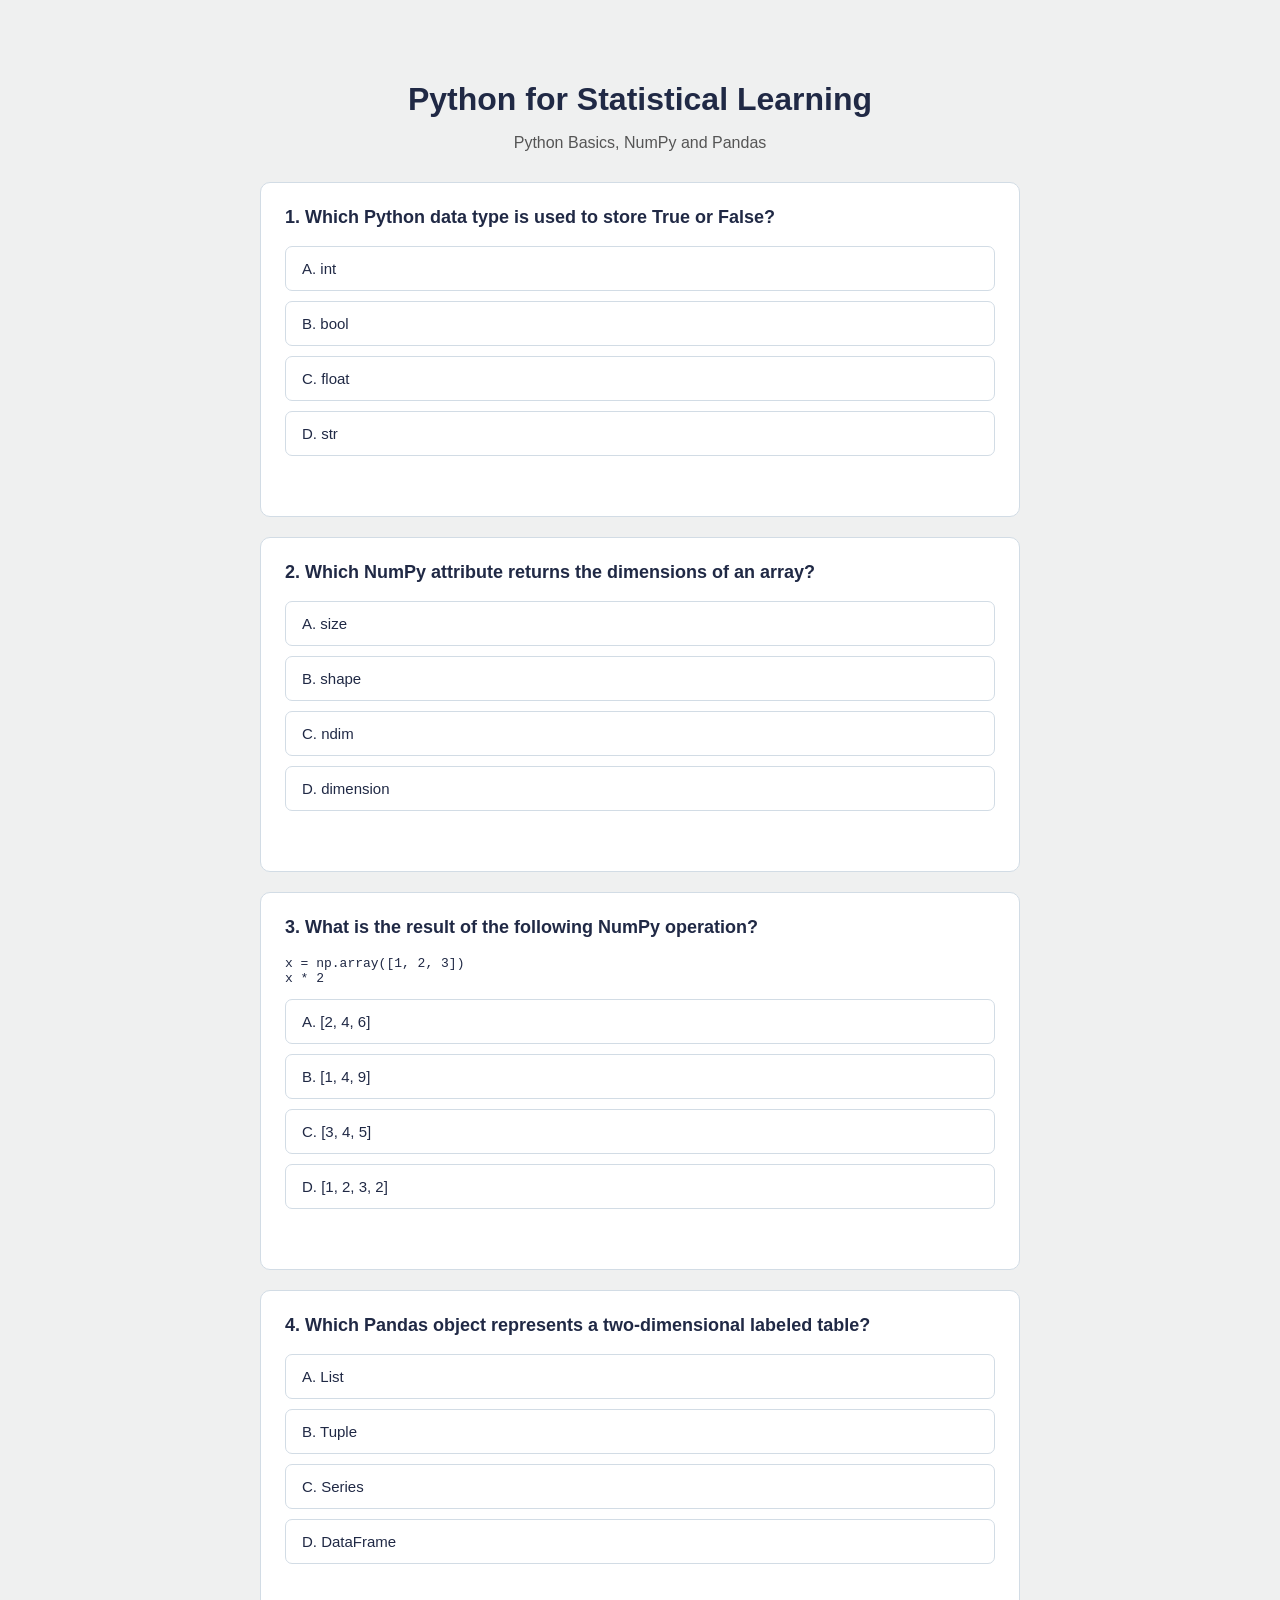
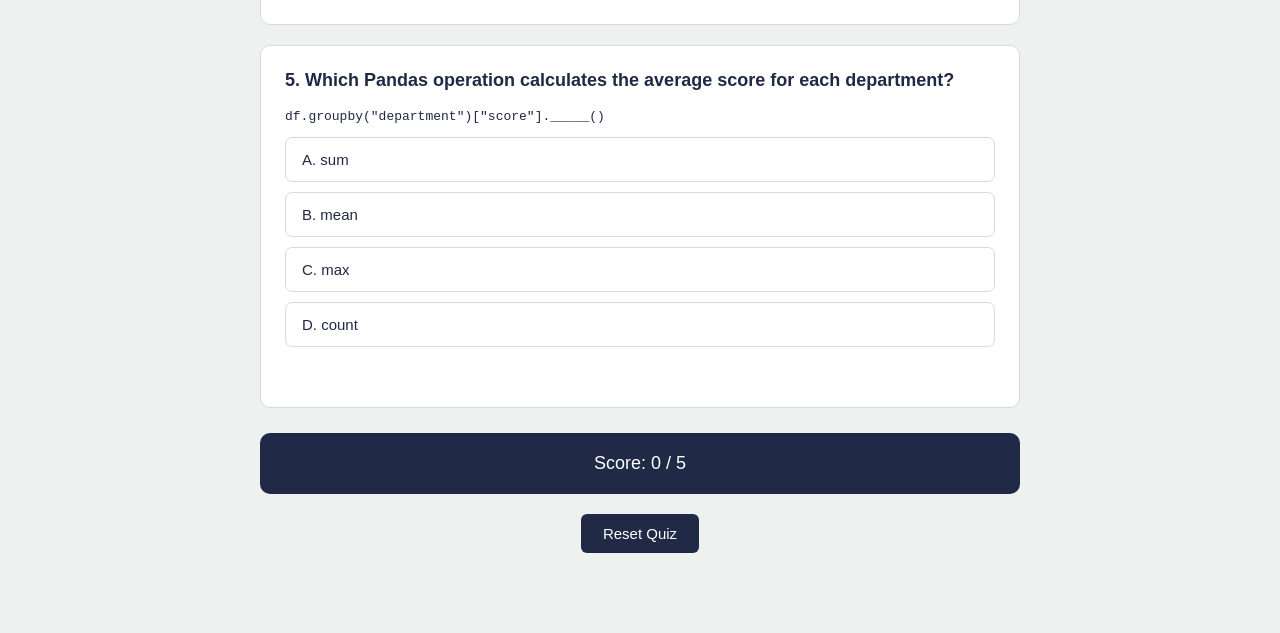
==== commit b6372775: "Add search algorithm visualization" ====
--- a/index.html
+++ b/index.html
@@ -1,508 +1,375 @@
 <!DOCTYPE html>
 <html lang="en">
 <head>
-<meta charset="UTF-8">
-<meta name="viewport" content="width=device-width,initial-scale=1.0">
-
-<title>All Things Python</title>
-
-<link rel="stylesheet" href="style.css">
-
-<script
-    type="module"
-    src="https://pyscript.net/releases/2026.7.3/core.js">
+    <meta charset="UTF-8">
+    <meta name="viewport" content="width=device-width, initial-scale=1.0">
+    <title>Python Statistical Learning Quiz</title>
+
+    <style>
+        * {
+            box-sizing: border-box;
+        }
+
+        body {
+            margin: 0;
+            font-family: Arial, sans-serif;
+            background: #eff0f0;
+            color: #202945;
+        }
+
+        .quiz-container {
+            max-width: 800px;
+            margin: 40px auto;
+            padding: 20px;
+        }
+
+        h1 {
+            text-align: center;
+            margin-bottom: 10px;
+        }
+
+        .subtitle {
+            text-align: center;
+            color: #555;
+            margin-bottom: 30px;
+        }
+
+        .question {
+            background: white;
+            border: 1px solid #d2dce5;
+            border-radius: 10px;
+            padding: 24px;
+            margin-bottom: 20px;
+        }
+
+        .question h2 {
+            font-size: 18px;
+            margin-top: 0;
+            margin-bottom: 18px;
+        }
+
+        .options {
+            display: flex;
+            flex-direction: column;
+            gap: 10px;
+        }
+
+        .option {
+            border: 1px solid #d2dce5;
+            background: #fff;
+            padding: 13px 16px;
+            border-radius: 7px;
+            cursor: pointer;
+            transition: 0.2s;
+            font-size: 15px;
+        }
+
+        .option:hover {
+            background: #eff0f0;
+        }
+
+        .option.correct {
+            background: #dff2e1;
+            border-color: #4c9a5f;
+            color: #246331;
+        }
+
+        .option.wrong {
+            background: #f8dddd;
+            border-color: #c95757;
+            color: #8b2222;
+        }
+
+        .option.disabled {
+            cursor: default;
+        }
+
+        .feedback {
+            margin-top: 14px;
+            font-weight: bold;
+            min-height: 22px;
+        }
+
+        .correct-text {
+            color: #246331;
+        }
+
+        .wrong-text {
+            color: #8b2222;
+        }
+
+        .score {
+            background: #202945;
+            color: white;
+            padding: 20px;
+            border-radius: 10px;
+            text-align: center;
+            margin-top: 25px;
+            font-size: 18px;
+        }
+
+        .reset-btn {
+            display: block;
+            margin: 20px auto;
+            padding: 11px 22px;
+            border: none;
+            border-radius: 6px;
+            background: #202945;
+            color: white;
+            cursor: pointer;
+            font-size: 15px;
+        }
+
+        .reset-btn:hover {
+            background: #2c3758;
+        }
+    </style>
+</head>
+
+<body>
+
+<div class="quiz-container">
+
+    <h1>Python for Statistical Learning</h1>
+
+    <p class="subtitle">
+        Python Basics, NumPy and Pandas
+    </p>
+
+    <!-- Question 1 -->
+    <div class="question" data-answer="B">
+
+        <h2>1. Which Python data type is used to store True or False?</h2>
+
+        <div class="options">
+            <div class="option" data-value="A">A. int</div>
+            <div class="option" data-value="B">B. bool</div>
+            <div class="option" data-value="C">C. float</div>
+            <div class="option" data-value="D">D. str</div>
+        </div>
+
+        <div class="feedback"></div>
+
+    </div>
+
+
+    <!-- Question 2 -->
+    <div class="question" data-answer="C">
+
+        <h2>2. Which NumPy attribute returns the dimensions of an array?</h2>
+
+        <div class="options">
+            <div class="option" data-value="A">A. size</div>
+            <div class="option" data-value="B">B. shape</div>
+            <div class="option" data-value="C">C. ndim</div>
+            <div class="option" data-value="D">D. dimension</div>
+        </div>
+
+        <div class="feedback"></div>
+
+    </div>
+
+
+    <!-- Question 3 -->
+    <div class="question" data-answer="A">
+
+        <h2>3. What is the result of the following NumPy operation?</h2>
+
+        <pre><code>x = np.array([1, 2, 3])
+x * 2</code></pre>
+
+        <div class="options">
+            <div class="option" data-value="A">A. [2, 4, 6]</div>
+            <div class="option" data-value="B">B. [1, 4, 9]</div>
+            <div class="option" data-value="C">C. [3, 4, 5]</div>
+            <div class="option" data-value="D">D. [1, 2, 3, 2]</div>
+        </div>
+
+        <div class="feedback"></div>
+
+    </div>
+
+
+    <!-- Question 4 -->
+    <div class="question" data-answer="D">
+
+        <h2>4. Which Pandas object represents a two-dimensional labeled table?</h2>
+
+        <div class="options">
+            <div class="option" data-value="A">A. List</div>
+            <div class="option" data-value="B">B. Tuple</div>
+            <div class="option" data-value="C">C. Series</div>
+            <div class="option" data-value="D">D. DataFrame</div>
+        </div>
+
+        <div class="feedback"></div>
+
+    </div>
+
+
+    <!-- Question 5 -->
+    <div class="question" data-answer="B">
+
+        <h2>5. Which Pandas operation calculates the average score for each department?</h2>
+
+        <pre><code>df.groupby("department")["score"]._____()</code></pre>
+
+        <div class="options">
+            <div class="option" data-value="A">A. sum</div>
+            <div class="option" data-value="B">B. mean</div>
+            <div class="option" data-value="C">C. max</div>
+            <div class="option" data-value="D">D. count</div>
+        </div>
+
+        <div class="feedback"></div>
+
+    </div>
+
+
+    <div class="score" id="score">
+        Score: 0 / 5
+    </div>
+
+    <button class="reset-btn" id="reset">
+        Reset Quiz
+    </button>
+
+</div>
+
+
+<script>
+
+    const questions = document.querySelectorAll(".question");
+    const scoreDisplay = document.getElementById("score");
+    const resetButton = document.getElementById("reset");
+
+    let score = 0;
+    let answered = 0;
+
+
+    questions.forEach(question => {
+
+        const correctAnswer = question.dataset.answer;
+        const options = question.querySelectorAll(".option");
+        const feedback = question.querySelector(".feedback");
+
+        options.forEach(option => {
+
+            option.addEventListener("click", () => {
+
+                // Prevent answering the same question twice
+                if (question.dataset.answered === "true") {
+                    return;
+                }
+
+                question.dataset.answered = "true";
+                answered++;
+
+                const selected = option.dataset.value;
+
+                // Disable all options
+                options.forEach(item => {
+                    item.classList.add("disabled");
+                });
+
+
+                if (selected === correctAnswer) {
+
+                    option.classList.add("correct");
+
+                    feedback.textContent = "✓ Correct!";
+                    feedback.className = "feedback correct-text";
+
+                    score++;
+
+                } else {
+
+                    option.classList.add("wrong");
+
+                    feedback.textContent = "✗ Wrong!";
+
+                    feedback.className = "feedback wrong-text";
+
+                    // Highlight the correct answer
+                    options.forEach(item => {
+
+                        if (item.dataset.value === correctAnswer) {
+                            item.classList.add("correct");
+                        }
+
+                    });
+
+                }
+
+                updateScore();
+
+            });
+
+        });
+
+    });
+
+
+    function updateScore() {
+
+        scoreDisplay.textContent =
+            `Score: ${score} / ${questions.length}`;
+
+        if (answered === questions.length) {
+
+            if (score === questions.length) {
+                scoreDisplay.textContent =
+                    `Excellent! ${score} / ${questions.length}`;
+            }
+
+            else if (score >= 3) {
+                scoreDisplay.textContent =
+                    `Good job! ${score} / ${questions.length}`;
+            }
+
+            else {
+                scoreDisplay.textContent =
+                    `Keep practicing! ${score} / ${questions.length}`;
+            }
+        }
+    }
+
+
+    resetButton.addEventListener("click", () => {
+
+        score = 0;
+        answered = 0;
+
+        questions.forEach(question => {
+
+            question.dataset.answered = "false";
+
+            const options =
+                question.querySelectorAll(".option");
+
+            const feedback =
+                question.querySelector(".feedback");
+
+            options.forEach(option => {
+
+                option.classList.remove(
+                    "correct",
+                    "wrong",
+                    "disabled"
+                );
+
+            });
+
+            feedback.textContent = "";
+            feedback.className = "feedback";
+
+        });
+
+        updateScore();
+
+    });
+
 </script>
-</head>
-
-<body>
-
-<header class="navbar">
-
-    <div class="nav-inner">
-
-        <button
-            class="logo"
-            onclick="showHome()">
-            All Things Python
-        </button>
-
-        <span class="author">
-            Laxman Basumatary
-        </span>
-
-    </div>
-
-</header>
-
-
-<main class="container">
-
-<!-- ========================================================
-     HOME
-========================================================= -->
-
-<section id="home-view">
-
-    <div class="hero">
-
-        <span class="eyebrow">
-            LEARN • EXPLORE • PRACTICE
-        </span>
-
-        <h1>
-            Python for<br>
-            Statistical Learning
-        </h1>
-
-        <p>
-            Learn basic Python, NumPy, Pandas, and statistics
-            through simple interactive examples.
-        </p>
-
-    </div>
-
-
-    <div class="topic-grid">
-
-        <button
-            class="topic-card"
-            onclick="openTopic('python')">
-
-            <div class="topic-icon">
-                🐍
-            </div>
-
-            <div>
-
-                <h2>
-                    Python Basics
-                </h2>
-
-                <p>
-                    Variables, lists, loops,
-                    conditions, and functions.
-                </p>
-
-            </div>
-
-            <span class="arrow">
-                →
-            </span>
-
-        </button>
-
-
-        <button
-            class="topic-card"
-            onclick="openTopic('numpy')">
-
-            <div class="topic-icon">
-                🔢
-            </div>
-
-            <div>
-
-                <h2>
-                    NumPy
-                </h2>
-
-                <p>
-                    Arrays, indexing, shape,
-                    and numerical calculations.
-                </p>
-
-            </div>
-
-            <span class="arrow">
-                →
-            </span>
-
-        </button>
-
-
-        <button
-            class="topic-card"
-            onclick="openTopic('pandas')">
-
-            <div class="topic-icon">
-                📊
-            </div>
-
-            <div>
-
-                <h2>
-                    Pandas
-                </h2>
-
-                <p>
-                    DataFrames, columns, filtering,
-                    and data summaries.
-                </p>
-
-            </div>
-
-            <span class="arrow">
-                →
-            </span>
-
-        </button>
-
-
-        <button
-            class="topic-card"
-            onclick="openTopic('statistics')">
-
-            <div class="topic-icon">
-                📈
-            </div>
-
-            <div>
-
-                <h2>
-                    Statistical Learning
-                </h2>
-
-                <p>
-                    Mean, variance, correlation,
-                    and simple regression.
-                </p>
-
-            </div>
-
-            <span class="arrow">
-                →
-            </span>
-
-        </button>
-
-    </div>
-
-
-    <div class="learning-path">
-
-        <span>
-            LEARNING PATH
-        </span>
-
-        <div class="path">
-
-            <div class="path-step">
-                <strong>01</strong>
-                Python
-            </div>
-
-            <div class="path-line"></div>
-
-            <div class="path-step">
-                <strong>02</strong>
-                NumPy
-            </div>
-
-            <div class="path-line"></div>
-
-            <div class="path-step">
-                <strong>03</strong>
-                Pandas
-            </div>
-
-            <div class="path-line"></div>
-
-            <div class="path-step">
-                <strong>04</strong>
-                Statistics
-            </div>
-
-        </div>
-
-    </div>
-
-</section>
-
-
-<!-- ========================================================
-     TOPIC
-========================================================= -->
-
-<section
-    id="topic-view"
-    class="hidden">
-
-    <button
-        class="back-btn"
-        onclick="showHome()">
-
-        ← Back to topics
-
-    </button>
-
-
-    <div class="page-heading">
-
-        <span
-            class="eyebrow"
-            id="topic-label">
-        </span>
-
-        <h1
-            id="topic-title">
-        </h1>
-
-        <p
-            id="topic-description">
-        </p>
-
-    </div>
-
-
-    <div
-        class="lesson-grid"
-        id="lesson-grid">
-    </div>
-
-</section>
-
-
-<!-- ========================================================
-     LESSON
-========================================================= -->
-
-<section
-    id="lesson-view"
-    class="hidden">
-
-    <button
-        class="back-btn"
-        onclick="backToTopic()">
-
-        ← Back
-
-    </button>
-
-
-    <div class="lesson-header">
-
-        <span
-            class="eyebrow"
-            id="lesson-category">
-        </span>
-
-        <h1
-            id="lesson-title">
-        </h1>
-
-        <p
-            id="lesson-intro">
-        </p>
-
-    </div>
-
-
-    <div class="lesson-layout">
-
-
-        <div class="lesson-main">
-
-
-            <!-- WHAT IS IT -->
-
-            <div class="panel">
-
-                <h2>
-                    What is it?
-                </h2>
-
-                <p id="lesson-explanation">
-                </p>
-
-            </div>
-
-
-            <!-- CODE -->
-
-            <div class="panel">
-
-                <div class="panel-heading">
-
-                    <div>
-
-                        <span class="small-label">
-                            EXAMPLE
-                        </span>
-
-                        <h2>
-                            Python Code
-                        </h2>
-
-                    </div>
-
-
-                    <button
-                        class="primary-btn"
-                        onclick="runExample()">
-
-                        ▶ Run Example
-
-                    </button>
-
-                </div>
-
-
-                <div class="code-editor">
-
-                    <textarea
-                        id="lesson-code"
-                        spellcheck="false">
-                    </textarea>
-
-                </div>
-
-
-                <div class="output-box">
-
-                    <div class="output-label">
-                        OUTPUT
-                    </div>
-
-                    <pre id="lesson-output">Run the example to see the output.</pre>
-
-                </div>
-
-            </div>
-
-
-            <!-- ANIMATION -->
-
-            <div class="panel">
-
-                <div class="panel-heading">
-
-                    <div>
-
-                        <span class="small-label">
-                            ANIMATION
-                        </span>
-
-                        <h2>
-                            Watch it happen
-                        </h2>
-
-                    </div>
-
-
-                    <button
-                        class="primary-btn"
-                        onclick="startPythonAnimation()">
-
-                        ▶ Animate
-
-                    </button>
-
-                </div>
-
-
-                <div id="animation-area">
-                </div>
-
-            </div>
-
-
-        </div>
-
-
-        <!-- SIDEBAR -->
-
-        <aside class="lesson-sidebar">
-
-
-            <div class="panel key-points">
-
-                <span class="small-label">
-                    KEY IDEA
-                </span>
-
-                <h3>
-                    Remember
-                </h3>
-
-                <p id="lesson-key">
-                </p>
-
-            </div>
-
-
-            <div class="panel next-panel">
-
-                <span class="small-label">
-                    NEXT LESSON
-                </span>
-
-                <h3 id="next-title">
-                </h3>
-
-                <button
-                    class="secondary-btn"
-                    id="next-button"
-                    onclick="nextLesson()">
-
-                    Continue →
-
-                </button>
-
-            </div>
-
-
-        </aside>
-
-    </div>
-
-</section>
-
-</main>
-
-
-<!-- ========================================================
-     FOOTER
-========================================================= -->
-
-<footer>
-
-    <div>
-
-        <strong>
-            All Things Python
-        </strong>
-
-        <span>
-            Python for Statistical Learning
-        </span>
-
-    </div>
-
-
-    <div>
-        Author: Laxman Basumatary
-    </div>
-
-</footer>
-
-
-<!-- ========================================================
-     JAVASCRIPT
-========================================================= -->
-
-<script src="app.js"></script>
-
-
-<!-- ========================================================
-     PYSCRIPT + NUMPY + PANDAS
-========================================================= -->
-
-<script
-    type="py"
-    src="app.py"
-    config='{"packages":["numpy","pandas"]}'>
-</script>
-
 
 </body>
 </html>
